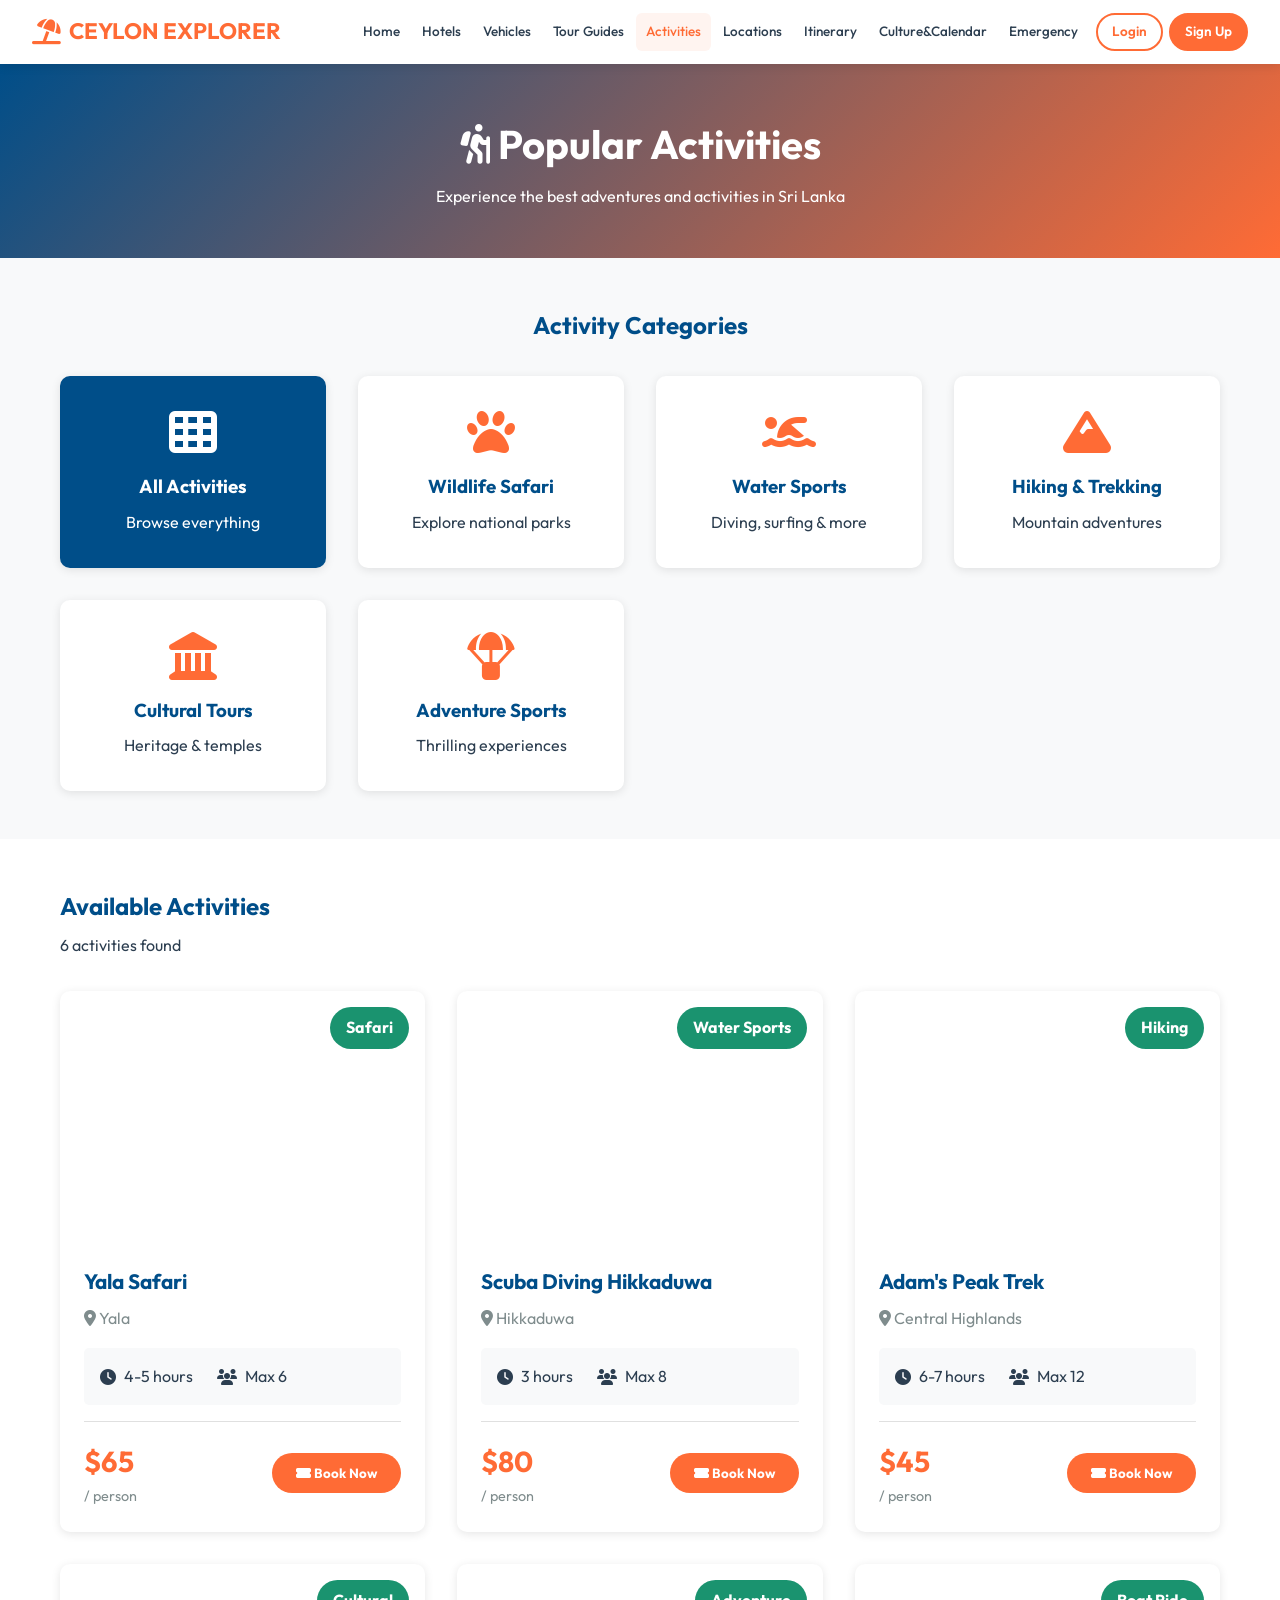
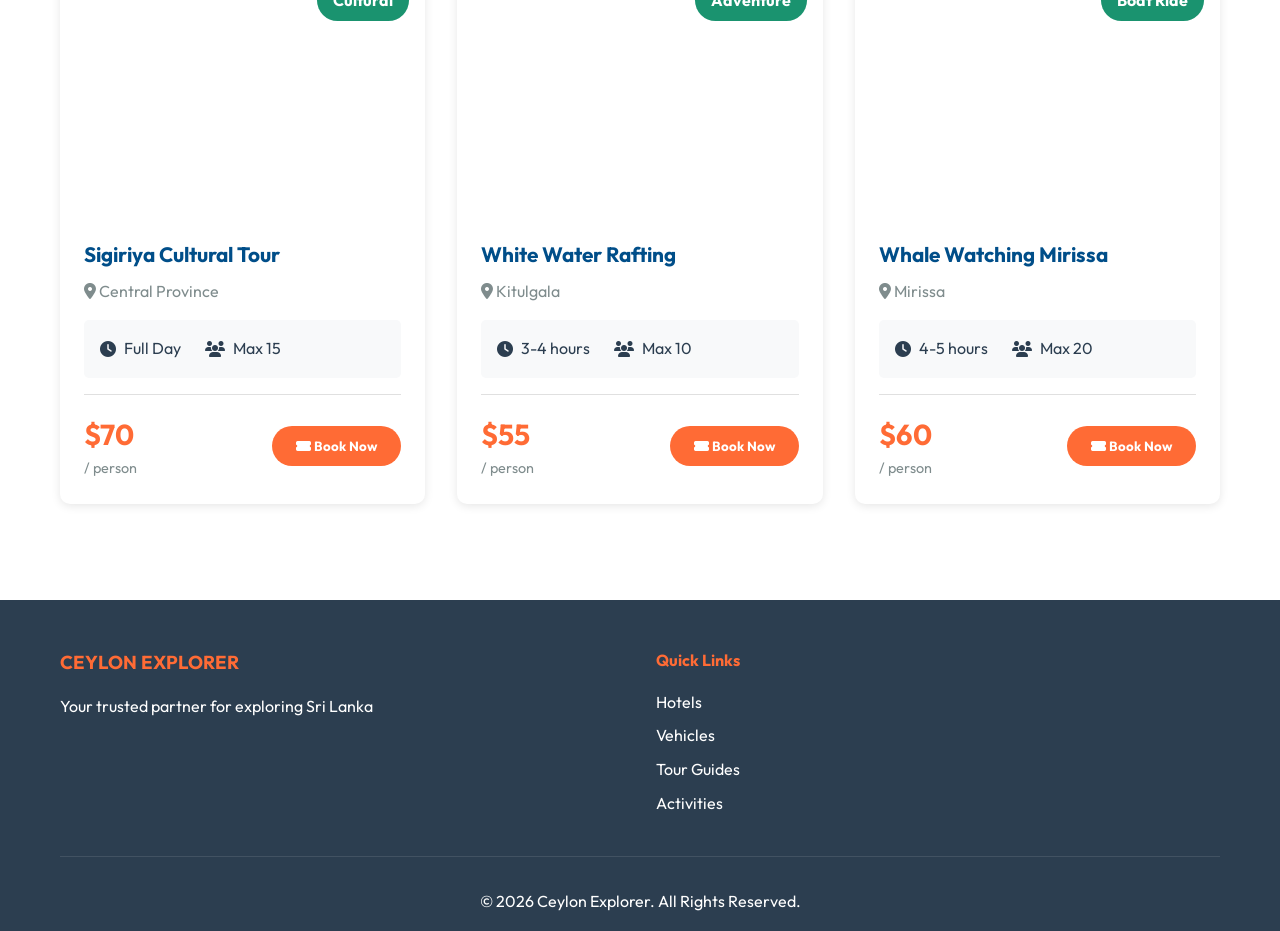
==== src/main/resources/static/activity-complete.html @ 950213f1 "Initial commit - Ceylon Explorer full project" ====
<!DOCTYPE html>
<html lang="en">
<head>
    <meta charset="UTF-8">
    <meta name="viewport" content="width=device-width, initial-scale=1.0">
    <title>Activities - CEYLON EXPLORER</title>
    <link rel="stylesheet" href="https://cdnjs.cloudflare.com/ajax/libs/font-awesome/6.4.0/css/all.min.css">

    <style>
        /* ===================== CSS STYLES ===================== */
        * {
            margin: 0;
            padding: 0;
            box-sizing: border-box;
        }

        :root {
            --primary-color: #FF6B35;
            --secondary-color: #004E89;
            --accent-color: #1A936F;
            --text-dark: #2C3E50;
            --text-light: #7F8C8D;
            --bg-light: #F8F9FA;
            --white: #FFFFFF;
            --success: #27AE60;
            --warning: #F39C12;
            --danger: #E74C3C;
            --shadow: 0 2px 10px rgba(0, 0, 0, 0.1);
            --shadow-lg: 0 5px 20px rgba(0, 0, 0, 0.15);
        }

        body {
            font-family: 'Segoe UI', Tahoma, Geneva, Verdana, sans-serif;
            line-height: 1.6;
            color: var(--text-dark);
        }

        .container {
            max-width: 1200px;
            margin: 0 auto;
            padding: 0 20px;
        }

        /* Navigation */
        .navbar {
            background: var(--white);
            box-shadow: var(--shadow);
            position: sticky;
            top: 0;
            z-index: 1000;
        }

        .nav-container {
            max-width: 1200px;
            margin: 0 auto;
            padding: 1rem 2rem;
            display: flex;
            justify-content: space-between;
            align-items: center;
        }

        .logo {
            display: flex;
            align-items: center;
            font-size: 1.5rem;
            font-weight: bold;
            color: var(--primary-color);
            text-decoration: none;
        }

        .logo i {
            margin-right: 10px;
        }

        .nav-menu {
            display: flex;
            list-style: none;
            gap: 2rem;
        }

        .nav-link {
            text-decoration: none;
            color: var(--text-dark);
            font-weight: 500;
            transition: color 0.3s;
        }

        .nav-link:hover, .nav-link.active {
            color: var(--primary-color);
        }

        /* Page Header */
        .page-header {
            background: linear-gradient(135deg, var(--secondary-color), var(--primary-color));
            color: var(--white);
            padding: 3rem 0;
            text-align: center;
        }

        .page-header h1 {
            font-size: 2.5rem;
            margin-bottom: 0.5rem;
        }

        /* Categories Section */
        .categories-section {
            background: var(--bg-light);
            padding: 3rem 0;
        }

        .categories-grid {
            display: grid;
            grid-template-columns: repeat(auto-fit, minmax(250px, 1fr));
            gap: 2rem;
        }

        .category-card {
            background: var(--white);
            padding: 2rem;
            border-radius: 10px;
            text-align: center;
            box-shadow: var(--shadow);
            transition: transform 0.3s, box-shadow 0.3s;
            cursor: pointer;
        }

        .category-card:hover {
            transform: translateY(-5px);
            box-shadow: var(--shadow-lg);
        }

        .category-card i {
            font-size: 3rem;
            color: var(--primary-color);
            margin-bottom: 1rem;
        }

        .category-card h3 {
            color: var(--secondary-color);
            margin-bottom: 0.5rem;
        }

        .category-card.active {
            background: var(--secondary-color);
            color: var(--white);
        }

        .category-card.active i,
        .category-card.active h3,
        .category-card.active p {
            color: var(--white);
        }

        /* Activities Section */
        .activities-section {
            padding: 3rem 0;
        }

        .results-header {
            margin-bottom: 2rem;
        }

        .results-header h2 {
            color: var(--secondary-color);
            margin-bottom: 0.5rem;
        }

        .activities-grid {
            display: grid;
            grid-template-columns: repeat(auto-fill, minmax(350px, 1fr));
            gap: 2rem;
        }

        .activity-card {
            background: var(--white);
            border-radius: 10px;
            overflow: hidden;
            box-shadow: var(--shadow);
            transition: transform 0.3s, box-shadow 0.3s;
            cursor: pointer;
        }

        .activity-card:hover {
            transform: translateY(-5px);
            box-shadow: var(--shadow-lg);
        }

        .activity-image {
            height: 250px;
            background-size: cover;
            background-position: center;
            position: relative;
        }

        .activity-badge {
            position: absolute;
            top: 1rem;
            right: 1rem;
            background: var(--accent-color);
            color: var(--white);
            padding: 0.5rem 1rem;
            border-radius: 25px;
            font-weight: bold;
        }

        .activity-content {
            padding: 1.5rem;
        }

        .activity-content h3 {
            font-size: 1.3rem;
            margin-bottom: 0.5rem;
            color: var(--secondary-color);
        }

        .activity-location {
            color: var(--text-light);
            margin-bottom: 1rem;
        }

        .activity-details {
            display: flex;
            gap: 1.5rem;
            margin: 1rem 0;
            padding: 1rem;
            background: var(--bg-light);
            border-radius: 5px;
        }

        .detail-item {
            display: flex;
            align-items: center;
            gap: 0.5rem;
        }

        .activity-footer {
            display: flex;
            justify-content: space-between;
            align-items: center;
            padding-top: 1rem;
            border-top: 1px solid #E0E0E0;
        }

        .activity-price {
            display: flex;
            flex-direction: column;
        }

        .price-value {
            font-size: 1.8rem;
            font-weight: bold;
            color: var(--primary-color);
        }

        .price-unit {
            font-size: 0.9rem;
            color: var(--text-light);
        }

        .btn-book-activity {
            padding: 0.75rem 1.5rem;
            background: var(--primary-color);
            color: var(--white);
            border: none;
            border-radius: 25px;
            font-weight: bold;
            cursor: pointer;
            transition: background 0.3s;
        }

        .btn-book-activity:hover {
            background: #E55A2A;
        }

        /* Modal */
        .modal {
            display: none;
            position: fixed;
            inset: 0;
            background: rgba(0, 0, 0, 0.7);
            z-index: 2000;
            overflow-y: auto;
            padding: 24px 16px 40px;
        }

        .modal.active {
            display: block;
        }

        .modal-content {
            background: var(--white);
            border-radius: 10px;
            max-width: 1200px;
            width: 100%;
            margin: 0 auto;
            position: relative;
            animation: slideDown 0.3s;
        }

        @keyframes slideDown {
            from {
                transform: translateY(-50px);
                opacity: 0;
            }
            to {
                transform: translateY(0);
                opacity: 1;
            }
        }

        .close {
            position: absolute;
            top: 1rem;
            right: 1.5rem;
            font-size: 2rem;
            cursor: pointer;
            color: var(--text-light);
            z-index: 10;
        }

        .close:hover {
            color: var(--text-dark);
        }

        .booking-container {
            display: grid;
            grid-template-columns: 1fr 1fr;
            gap: 2rem;
            padding: 3rem;
        }

        .booking-left {
            border-right: 1px solid #E0E0E0;
            padding-right: 2rem;
        }

        .booking-left h2 {
            color: var(--secondary-color);
            margin-bottom: 1rem;
        }

        .booking-left img {
            width: 100%;
            border-radius: 10px;
            margin-bottom: 1.5rem;
        }

        .activity-info p {
            margin-bottom: 0.75rem;
            color: var(--text-dark);
        }

        .price-tag {
            font-size: 1.5rem;
            font-weight: bold;
            color: var(--primary-color);
            margin: 1rem 0;
        }

        .included-list {
            background: var(--bg-light);
            padding: 1rem;
            border-radius: 5px;
            margin: 1rem 0;
        }

        .included-list h4 {
            margin-bottom: 0.5rem;
            color: var(--secondary-color);
        }

        .included-item {
            display: block;
            padding: 0.5rem 0;
            color: var(--text-dark);
        }

        .included-item i {
            color: var(--success);
            margin-right: 10px;
        }

        .booking-right h3 {
            color: var(--secondary-color);
            margin-bottom: 1.5rem;
        }

        .form-group {
            margin-bottom: 1.5rem;
        }

        .form-group label {
            display: block;
            margin-bottom: 0.5rem;
            font-weight: 500;
            color: var(--text-dark);
        }

        .form-group input,
        .form-group select,
        .form-group textarea {
            width: 100%;
            padding: 0.75rem;
            border: 2px solid #E0E0E0;
            border-radius: 5px;
            font-size: 1rem;
        }

        .form-group input:focus,
        .form-group select:focus,
        .form-group textarea:focus {
            outline: none;
            border-color: var(--primary-color);
        }

        .form-row {
            display: grid;
            grid-template-columns: 1fr 1fr;
            gap: 1rem;
        }

        .price-summary {
            background: var(--bg-light);
            padding: 1.5rem;
            border-radius: 10px;
            margin: 1.5rem 0;
        }

        .price-summary h4 {
            color: var(--secondary-color);
            margin-bottom: 1rem;
        }

        .price-row {
            display: flex;
            justify-content: space-between;
            margin-bottom: 0.75rem;
            color: var(--text-dark);
        }

        .price-row.total {
            border-top: 2px solid #D0D0D0;
            padding-top: 0.75rem;
            margin-top: 0.75rem;
            font-size: 1.1rem;
        }

        .payment-title {
            color: var(--secondary-color);
            margin: 1.5rem 0 1rem;
        }

        .payment-methods {
            margin-bottom: 1.5rem;
        }

        .payment-option {
            display: block;
            padding: 1rem;
            margin-bottom: 0.75rem;
            border: 2px solid #E0E0E0;
            border-radius: 5px;
            cursor: pointer;
            transition: all 0.3s;
        }

        .payment-option:hover {
            border-color: var(--primary-color);
        }

        .payment-option input[type="radio"] {
            margin-right: 10px;
        }

        .btn-book {
            width: 100%;
            padding: 1rem;
            background: var(--success);
            color: var(--white);
            border: none;
            border-radius: 5px;
            font-size: 1.1rem;
            font-weight: bold;
            cursor: pointer;
            transition: background 0.3s;
        }

        .btn-book:hover {
            background: #229954;
        }

        .btn-book:disabled {
            background: #95A5A6;
            cursor: not-allowed;
        }

        /* Footer */
        .footer {
            background: var(--text-dark);
            color: var(--white);
            padding: 3rem 0 1rem;
            margin-top: 3rem;
        }

        .footer-content {
            display: grid;
            grid-template-columns: repeat(auto-fit, minmax(250px, 1fr));
            gap: 2rem;
            margin-bottom: 2rem;
        }

        .footer-section h3,
        .footer-section h4 {
            margin-bottom: 1rem;
            color: var(--primary-color);
        }

        .footer-section ul {
            list-style: none;
        }

        .footer-section ul li {
            margin-bottom: 0.5rem;
        }

        .footer-section a {
            color: var(--white);
            text-decoration: none;
        }

        .footer-section a:hover {
            color: var(--primary-color);
        }

        .footer-bottom {
            text-align: center;
            padding-top: 2rem;
            border-top: 1px solid rgba(255, 255, 255, 0.1);
        }

        .no-results {
            text-align: center;
            padding: 3rem;
            color: var(--text-light);
            font-size: 1.2rem;
        }

        /* Responsive */
        @media (max-width: 768px) {
            .booking-container {
                grid-template-columns: 1fr;
            }

            .booking-left {
                border-right: none;
                border-bottom: 1px solid #E0E0E0;
                padding-right: 0;
                padding-bottom: 2rem;
            }

            .activities-grid {
                grid-template-columns: 1fr;
            }

            .nav-menu {
                flex-direction: column;
                gap: 1rem;
            }

            .categories-grid {
                grid-template-columns: 1fr;
            }
        }
    </style>
</head>
<body>
<!-- Navigation -->
<nav class="navbar">
    <div class="nav-container">
        <a href="index.html" class="logo">
            <i class="fas fa-umbrella-beach"></i>
            <span>CEYLON EXPLORER</span>
        </a>
        <ul class="nav-menu">
            <li><a href="index.html" class="nav-link">Home</a></li>
            <li><a href="hotel-complete.html" class="nav-link">Hotels</a></li>
            <li><a href="vehicle-complete.html" class="nav-link">Vehicles</a></li>
            <li><a href="tourguide-complete.html" class="nav-link">Tour Guides</a></li>
            <li><a href="activity-complete.html" class="nav-link">Activities</a></li>
            <li><a href="touristlocation-complete.html" class="nav-link">Locations</a></li>
            <li><a href="itinerary.html" class="nav-link">Itinerary</a></li>
            <li><a href="culture.html" class="nav-link">Culture&Calender</a></li>
            <li><a href="emergency-healthcare.html" class="nav-link">Emergency</a></li>
        </ul>
    </div>
</nav>

<!-- Page Header -->
<section class="page-header">
    <div class="container">
        <h1><i class="fas fa-hiking"></i> Popular Activities</h1>
        <p>Experience the best adventures and activities in Sri Lanka</p>
    </div>
</section>

<!-- Categories -->
<section class="categories-section">
    <div class="container">
        <h2 style="text-align: center; margin-bottom: 2rem; color: var(--secondary-color);">Activity Categories</h2>
        <div class="categories-grid">
            <div class="category-card active" data-category="all" onclick="filterByCategory('all', this)">
                <i class="fas fa-th"></i>
                <h3>All Activities</h3>
                <p>Browse everything</p>
            </div>
            <div class="category-card" data-category="SAFARI" onclick="filterByCategory('SAFARI', this)">
                <i class="fas fa-paw"></i>
                <h3>Wildlife Safari</h3>
                <p>Explore national parks</p>
            </div>
            <div class="category-card" data-category="WATER_SPORTS" onclick="filterByCategory('WATER_SPORTS', this)">
                <i class="fas fa-swimmer"></i>
                <h3>Water Sports</h3>
                <p>Diving, surfing & more</p>
            </div>
            <div class="category-card" data-category="HIKING" onclick="filterByCategory('HIKING', this)">
                <i class="fas fa-mountain"></i>
                <h3>Hiking & Trekking</h3>
                <p>Mountain adventures</p>
            </div>
            <div class="category-card" data-category="CULTURAL" onclick="filterByCategory('CULTURAL', this)">
                <i class="fas fa-landmark"></i>
                <h3>Cultural Tours</h3>
                <p>Heritage & temples</p>
            </div>
            <div class="category-card" data-category="ADVENTURE" onclick="filterByCategory('ADVENTURE', this)">
                <i class="fas fa-parachute-box"></i>
                <h3>Adventure Sports</h3>
                <p>Thrilling experiences</p>
            </div>
        </div>
    </div>
</section>

<!-- Activities Grid -->
<section class="activities-section">
    <div class="container">
        <div class="results-header">
            <h2>Available Activities</h2>
            <p id="resultsCount">Loading activities...</p>
        </div>
        <div class="activities-grid" id="activitiesGrid">
            <!-- Activities will be loaded dynamically -->
        </div>
    </div>
</section>

<!-- Booking Modal -->
<div id="bookingModal" class="modal">
    <div class="modal-content">
        <span class="close" onclick="closeModal()">&times;</span>
        <div class="booking-container">
            <!-- Activity Details -->
            <div class="booking-left">
                <h2 id="modalActivityName">Activity Name</h2>
                <img id="modalActivityImage" src="" alt="Activity">
                <div class="activity-info">
                    <p><i class="fas fa-map-marker-alt"></i> Location: <span id="modalLocation"></span></p>
                    <p><i class="fas fa-clock"></i> Duration: <span id="modalDuration"></span></p>
                    <p><i class="fas fa-users"></i> Max Participants: <span id="modalMaxParticipants"></span></p>
                    <p class="price-tag">$<span id="modalPrice"></span> / person</p>
                </div>
                <div class="included-list" id="modalIncluded">
                    <!-- Included items will be loaded -->
                </div>
                <div style="margin-top: 1.5rem; line-height: 1.6; color: var(--text-dark);" id="modalDescription"></div>
            </div>

            <!-- Booking Form -->
            <div class="booking-right">
                <h3>Book Activity</h3>
                <form id="activityBookingForm" onsubmit="handleBooking(event)">
                    <input type="hidden" id="selectedActivityId">

                    <div class="form-group">
                        <label>Activity Date</label>
                        <input type="date" id="bookingDate" required>
                    </div>

                    <div class="form-group">
                        <label>Number of Participants</label>
                        <input type="number" id="numberOfParticipants" min="1" value="2" required onchange="calculatePrice()">
                    </div>

                    <div class="form-group">
                        <label>Pickup Location</label>
                        <input type="text" id="pickupLocation" placeholder="Hotel name or address" required>
                    </div>

                    <div class="form-group">
                        <label>Special Requirements (Optional)</label>
                        <textarea id="specialRequirements" rows="3" placeholder="Dietary restrictions, medical conditions, special requests..."></textarea>
                    </div>

                    <div class="price-summary">
                        <h4>Booking Summary</h4>
                        <div class="price-row">
                            <span>Price per person:</span>
                            <span>$<span id="summaryPricePerPerson">0</span></span>
                        </div>
                        <div class="price-row">
                            <span>Number of participants:</span>
                            <span id="summaryParticipants">0</span>
                        </div>
                        <div class="price-row">
                            <span>Service charge (10%):</span>
                            <span>$<span id="summaryServiceCharge">0</span></span>
                        </div>
                        <div class="price-row total">
                            <span><strong>Total Amount:</strong></span>
                            <span><strong>$<span id="summaryTotal">0</span></strong></span>
                        </div>
                    </div>

                    <h4 class="payment-title"><i class="fas fa-credit-card"></i> Payment Method</h4>

                    <div class="payment-methods">
                        <label class="payment-option">
                            <input type="radio" name="paymentMethod" value="card" checked onchange="togglePaymentSection()">
                            <span><i class="fas fa-credit-card"></i> Credit/Debit Card</span>
                        </label>
                        <label class="payment-option">
                            <input type="radio" name="paymentMethod" value="paypal" onchange="togglePaymentSection()">
                            <span><i class="fab fa-paypal"></i> PayPal</span>
                        </label>
                    </div>

                    <div id="cardPaymentSection">
                        <div class="form-group">
                            <label>Card Number</label>
                            <input type="text" id="cardNumber" placeholder="1234 5678 9012 3456" maxlength="19" oninput="formatCardNumber(this)">
                        </div>
                        <div class="form-row">
                            <div class="form-group">
                                <label>Expiry Date</label>
                                <input type="text" id="cardExpiry" placeholder="MM/YY" maxlength="5" oninput="formatExpiry(this)">
                            </div>
                            <div class="form-group">
                                <label>CVV</label>
                                <input type="text" id="cardCVV" placeholder="123" maxlength="3">
                            </div>
                        </div>
                        <div class="form-group">
                            <label>Cardholder Name</label>
                            <input type="text" id="cardName" placeholder="Name on card">
                        </div>
                    </div>

                    <button type="submit" class="btn-book">
                        <i class="fas fa-lock"></i> Confirm & Pay $<span id="finalTotal">0</span>
                    </button>
                </form>
            </div>
        </div>
    </div>
</div>

<!-- Footer -->
<footer class="footer">
    <div class="container">
        <div class="footer-content">
            <div class="footer-section">
                <h3>CEYLON EXPLORER</h3>
                <p>Your trusted partner for exploring Sri Lanka</p>
            </div>
            <div class="footer-section">
                <h4>Quick Links</h4>
                <ul>
                    <li><a href="hotel-complete.html">Hotels</a></li>
                    <li><a href="vehicle-complete.html">Vehicles</a></li>
                    <li><a href="tourguide-complete.html">Tour Guides</a></li>
                    <li><a href="activity-complete.html">Activities</a></li>
                </ul>
            </div>
        </div>
        <div class="footer-bottom">
            <p>&copy; 2026 Ceylon Explorer. All Rights Reserved.</p>
        </div>
    </div>
</footer>

<script>
    /* ===================== JAVASCRIPT CODE ===================== */

    const API_BASE_URL = 'http://localhost:8080/api';
    let currentCategory = 'all';

    document.addEventListener('DOMContentLoaded', function() {
        loadActivities();
        setupDateLimits();
    });

    function setupDateLimits() {
        const today = new Date().toISOString().split('T')[0];
        document.getElementById('bookingDate').setAttribute('min', today);
    }

    function formatCardNumber(input) {
        let value = input.value.replace(/\s/g, '');
        let formattedValue = value.match(/.{1,4}/g)?.join(' ') || value;
        input.value = formattedValue;
    }

    function formatExpiry(input) {
        let value = input.value.replace(/\D/g, '');
        if (value.length >= 2) {
            value = value.slice(0, 2) + '/' + value.slice(2, 4);
        }
        input.value = value;
    }

    function togglePaymentSection() {
        const paymentMethod = document.querySelector('input[name="paymentMethod"]:checked').value;
        const cardSection = document.getElementById('cardPaymentSection');
        cardSection.style.display = paymentMethod === 'card' ? 'block' : 'none';
    }

    function filterByCategory(category, element) {
        currentCategory = category;

        // Update active category
        document.querySelectorAll('.category-card').forEach(card => card.classList.remove('active'));
        element.classList.add('active');

        loadActivities(category);
    }

    function loadActivities(category = 'all') {
        let url = `${API_BASE_URL}/activities`;

        if (category !== 'all') {
            url += `?type=${category}`;
        }

        fetch(url)
            .then(response => response.json())
            .then(activities => {
                displayActivities(activities);
            })
            .catch(error => {
                console.error('Error loading activities:', error);
                displaySampleActivities(category);
            });
    }

    function displayActivities(activities) {
        const grid = document.getElementById('activitiesGrid');
        const resultsCount = document.getElementById('resultsCount');

        resultsCount.textContent = `${activities.length} activities found`;
        grid.innerHTML = '';

        if (activities.length === 0) {
            grid.innerHTML = '<p class="no-results">No activities found.</p>';
            return;
        }

        activities.forEach(activity => {
            const card = createActivityCard(activity);
            grid.appendChild(card);
        });
    }

    function createActivityCard(activity) {
        const card = document.createElement('div');
        card.className = 'activity-card';
        card.onclick = function() { openBookingModal(activity); };

        card.innerHTML = `
                <div class="activity-image" style="background-image: url('${activity.imageUrl || 'https://images.unsplash.com/photo-1501594907352-04cda38ebc29?w=400'}')">
                    <span class="activity-badge">${formatCategory(activity.type)}</span>
                </div>
                <div class="activity-content">
                    <h3>${activity.name}</h3>
                    <p class="activity-location"><i class="fas fa-map-marker-alt"></i> ${activity.location}</p>
                    <div class="activity-details">
                        <div class="detail-item">
                            <i class="fas fa-clock"></i>
                            <span>${activity.duration}</span>
                        </div>
                        <div class="detail-item">
                            <i class="fas fa-users"></i>
                            <span>Max ${activity.maxParticipants}</span>
                        </div>
                    </div>
                    <div class="activity-footer">
                        <div class="activity-price">
                            <span class="price-value">$${activity.pricePerPerson}</span>
                            <span class="price-unit">/ person</span>
                        </div>
                        <button class="btn-book-activity" onclick="event.stopPropagation(); openBookingModal(${JSON.stringify(activity).replace(/"/g, '&quot;')})">
                            <i class="fas fa-ticket-alt"></i> Book Now
                        </button>
                    </div>
                </div>
            `;
        return card;
    }

    function formatCategory(type) {
        return type.replace(/_/g, ' ');
    }

    function openBookingModal(activity) {
        const modal = document.getElementById('bookingModal');

        document.getElementById('selectedActivityId').value = activity.id;
        document.getElementById('modalActivityName').textContent = activity.name;
        document.getElementById('modalActivityImage').src = activity.imageUrl || 'https://images.unsplash.com/photo-1501594907352-04cda38ebc29?w=600';
        document.getElementById('modalLocation').textContent = activity.location;
        document.getElementById('modalDuration').textContent = activity.duration;
        document.getElementById('modalMaxParticipants').textContent = activity.maxParticipants;
        document.getElementById('modalPrice').textContent = activity.pricePerPerson;
        document.getElementById('modalDescription').textContent = activity.description || 'Join us for an unforgettable experience exploring the beauty and adventure of Sri Lanka.';

        // Set included items
        const includedDiv = document.getElementById('modalIncluded');
        if (activity.included) {
            includedDiv.innerHTML = '<h4>What\'s Included</h4>' +
                activity.included.split(',').map(item => `<span class="included-item"><i class="fas fa-check-circle"></i> ${item.trim()}</span>`).join('');
        } else {
            includedDiv.innerHTML = '<h4>What\'s Included</h4><span class="included-item"><i class="fas fa-check-circle"></i> Professional Guide</span><span class="included-item"><i class="fas fa-check-circle"></i> Equipment</span><span class="included-item"><i class="fas fa-check-circle"></i> Transportation</span>';
        }

        document.getElementById('summaryPricePerPerson').textContent = activity.pricePerPerson;

        calculatePrice();
        modal.scrollTop = 0;
        modal.classList.add('active');
    }

    function closeModal() {
        document.getElementById('bookingModal').classList.remove('active');
    }

    function calculatePrice() {
        const pricePerPerson = parseFloat(document.getElementById('modalPrice').textContent);
        const participants = parseInt(document.getElementById('numberOfParticipants').value);

        const subtotal = pricePerPerson * participants;
        const serviceCharge = subtotal * 0.10;
        const total = subtotal + serviceCharge;

        document.getElementById('summaryParticipants').textContent = participants;
        document.getElementById('summaryServiceCharge').textContent = serviceCharge.toFixed(2);
        document.getElementById('summaryTotal').textContent = total.toFixed(2);
        document.getElementById('finalTotal').textContent = total.toFixed(2);
    }

    function handleBooking(event) {
        event.preventDefault();

        const paymentMethod = document.querySelector('input[name="paymentMethod"]:checked').value;

        if (paymentMethod === 'card') {
            const cardNumber = document.getElementById('cardNumber').value.replace(/\s/g, '');
            const cardExpiry = document.getElementById('cardExpiry').value;
            const cardCVV = document.getElementById('cardCVV').value;
            const cardName = document.getElementById('cardName').value;

            if (!cardNumber || cardNumber.length < 13) {
                alert('Please enter a valid card number');
                return;
            }
            if (!cardExpiry || cardExpiry.length !== 5) {
                alert('Please enter a valid expiry date (MM/YY)');
                return;
            }
            if (!cardCVV || cardCVV.length < 3) {
                alert('Please enter a valid CVV');
                return;
            }
            if (!cardName) {
                alert('Please enter cardholder name');
                return;
            }
        }

        const currentUser = JSON.parse(localStorage.getItem('ceylon_current_user') || '{}');
        const bookingData = {
            activityId: parseInt(document.getElementById('selectedActivityId').value) || null,
            touristName: currentUser.name || 'Guest',
            date: document.getElementById('bookingDate').value,
            numberOfParticipants: parseInt(document.getElementById('numberOfParticipants').value) || 1,
            pickupLocation: document.getElementById('pickupLocation').value,
            specialRequirements: document.getElementById('specialRequirements').value,
            totalPrice: parseFloat(document.getElementById('summaryTotal').textContent) || 0,
            paymentMethod: paymentMethod,
            bookingType: 'ACTIVITY'
        };

        const submitBtn = event.target.querySelector('button[type="submit"]');
        const originalText = submitBtn.innerHTML;
        submitBtn.innerHTML = '<i class="fas fa-spinner fa-spin"></i> Processing...';
        submitBtn.disabled = true;

        fetch(`${API_BASE_URL}/bookings`, {
            method: 'POST',
            headers: { 'Content-Type': 'application/json' },
            body: JSON.stringify(bookingData)
        })
        .then(async res => {
            const data = await res.json();
            if (!res.ok) throw new Error(data.error || 'Booking failed');
            return data;
        })
        .then(data => {
            submitBtn.innerHTML = originalText;
            submitBtn.disabled = false;
            closeModal();
            showToast('🎉 Activity booked! Booking ID: ' + data.id, 'success');
            setTimeout(() => { window.location.href = 'user-dashboard.html'; }, 1800);
        })
        .catch(err => {
            console.error('Booking Error:', err);
            submitBtn.innerHTML = originalText;
            submitBtn.disabled = false;
            if (err.message && err.message.includes('fetch')) {
                showToast('Booking submitted! (Demo mode)', 'info');
                setTimeout(() => { closeModal(); window.location.href = 'user-dashboard.html'; }, 1800);
            } else {
                showToast(err.message || 'Booking failed. Please try again.', 'error');
            }
        });
    }

    function displaySampleActivities(category = 'all') {
        const sampleActivities = [
            {
                id: 1,
                name: 'Yala National Park Safari',
                type: 'SAFARI',
                location: 'Yala, Southern Province',
                duration: '4-5 hours',
                maxParticipants: 6,
                pricePerPerson: 65,
                imageUrl: 'https://images.unsplash.com/photo-1516426122078-c23e76319801?w=400',
                included: 'Safari Jeep,Professional Guide,Park Entry Fees,Breakfast',
                description: 'Experience wildlife in one of Asia\'s premier national parks. Spot leopards, elephants, sloth bears, and more.'
            },
            {
                id: 2,
                name: 'Scuba Diving in Hikkaduwa',
                type: 'WATER_SPORTS',
                location: 'Hikkaduwa, Southern Coast',
                duration: '3 hours',
                maxParticipants: 8,
                pricePerPerson: 80,
                imageUrl: 'https://images.unsplash.com/photo-1544551763-46a013bb70d5?w=400',
                included: 'Equipment,Instructor,Boat Trip,Refreshments',
                description: 'Explore vibrant coral reefs and marine life in crystal clear waters.'
            },
            {
                id: 3,
                name: 'Adam\'s Peak Sunrise Trek',
                type: 'HIKING',
                location: 'Central Highlands',
                duration: '6-7 hours',
                maxParticipants: 12,
                pricePerPerson: 45,
                imageUrl: 'https://images.unsplash.com/photo-1551632811-561732d1e306?w=400',
                included: 'Guide,Flashlight,Light Breakfast,Certificate',
                description: 'Climb Sri Lanka\'s sacred mountain and witness a breathtaking sunrise from the summit.'
            },
            {
                id: 4,
                name: 'Sigiriya & Dambulla Cultural Tour',
                type: 'CULTURAL',
                location: 'Central Province',
                duration: 'Full Day',
                maxParticipants: 15,
                pricePerPerson: 70,
                imageUrl: 'https://images.unsplash.com/photo-1566073771259-6a8506099945?w=400',
                included: 'Transport,Guide,Entrance Fees,Lunch',
                description: 'Visit UNESCO World Heritage sites including the ancient rock fortress and cave temples.'
            },
            {
                id: 5,
                name: 'White Water Rafting - Kelani River',
                type: 'ADVENTURE',
                location: 'Kitulgala',
                duration: '3-4 hours',
                maxParticipants: 10,
                pricePerPerson: 55,
                imageUrl: 'https://images.unsplash.com/photo-1501594907352-04cda38ebc29?w=400',
                included: 'Safety Gear,Professional Guide,Transport,Lunch',
                description: 'Navigate exciting rapids through lush rainforest scenery on this thrilling adventure.'
            },
            {
                id: 6,
                name: 'Whale Watching in Mirissa',
                type: 'WATER_SPORTS',
                location: 'Mirissa, South Coast',
                duration: '4-5 hours',
                maxParticipants: 20,
                pricePerPerson: 60,
                imageUrl: 'https://images.unsplash.com/photo-1559827260-dc66d52bef19?w=400',
                included: 'Boat Trip,Guide,Breakfast,Life Jackets',
                description: 'Spot blue whales, dolphins, and other marine life in their natural habitat.'
            }
        ];

        let filteredActivities = sampleActivities;
        if (category !== 'all') {
            filteredActivities = sampleActivities.filter(a => a.type === category);
        }

        displayActivities(filteredActivities);
    }

    window.onclick = function(event) {
        const modal = document.getElementById('bookingModal');
        if (event.target === modal) { closeModal(); }
    }

    function showToast(message, type = 'info') {
        const existing = document.querySelector('.act-toast');
        if (existing) existing.remove();
        const colors = { success:'#27AE60', error:'#E74C3C', info:'#004E89' };
        const icons  = { success:'fa-check-circle', error:'fa-times-circle', info:'fa-info-circle' };
        const toast = document.createElement('div');
        toast.className = 'act-toast';
        toast.style.cssText = `position:fixed;bottom:24px;right:24px;z-index:99999;background:${colors[type]||colors.info};color:#fff;padding:14px 20px;border-radius:12px;box-shadow:0 8px 24px rgba(0,0,0,.2);display:flex;align-items:center;gap:10px;font-size:14px;font-weight:500;max-width:380px;min-width:260px;animation:slideInA .3s ease;`;
        toast.innerHTML = `<i class="fas ${icons[type]||icons.info}" style="font-size:18px;flex-shrink:0"></i><span>${message}</span>`;
        if (!document.querySelector('#toastKfA')) { const s=document.createElement('style');s.id='toastKfA';s.textContent='@keyframes slideInA{from{transform:translateX(120%);opacity:0}to{transform:translateX(0);opacity:1}}';document.head.appendChild(s); }
        document.body.appendChild(toast);
        setTimeout(() => { toast.style.animation='slideInA .3s ease reverse'; setTimeout(()=>toast.remove(),300); }, type==='error'?4000:3000);
    }
</script>

<script src="navbar-fix.js"></script>
<script src="ceylon-data.js"></script>
<script src="ceylon-loader.js"></script>
</body>
</html>
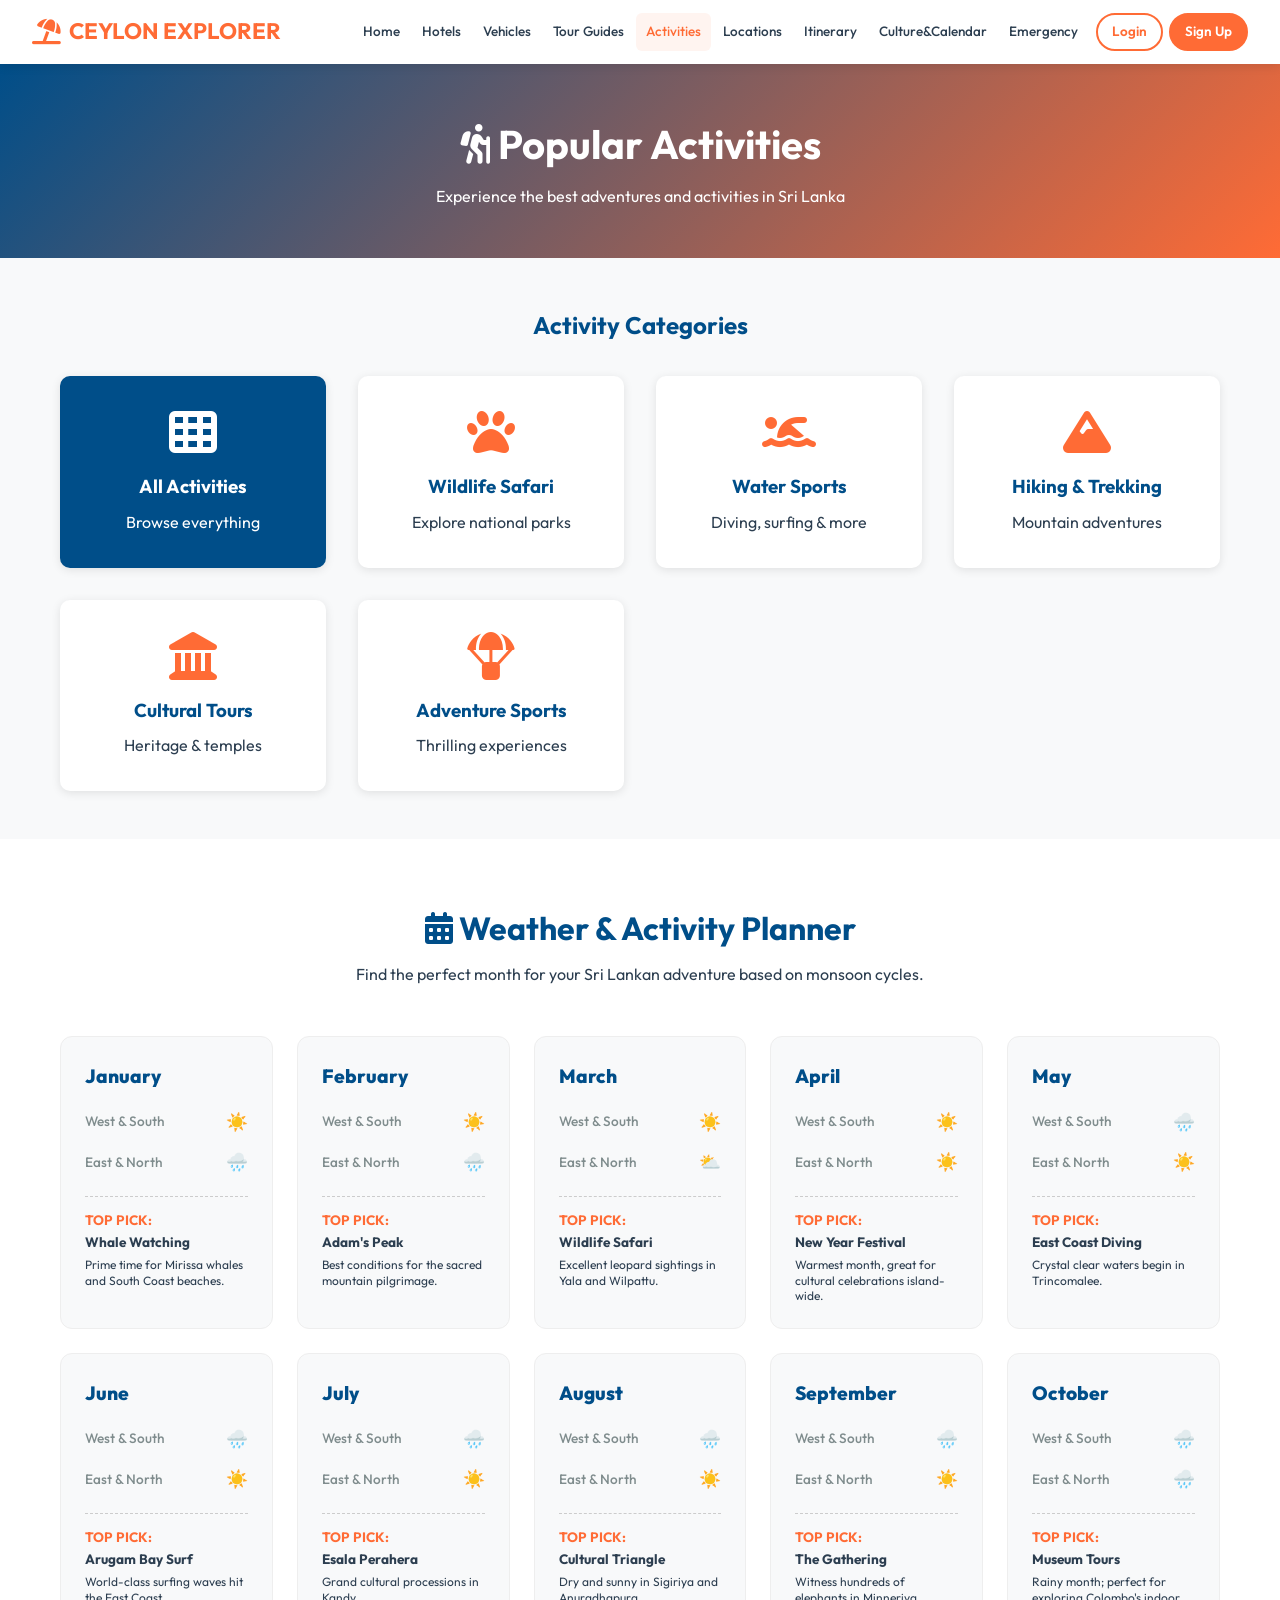
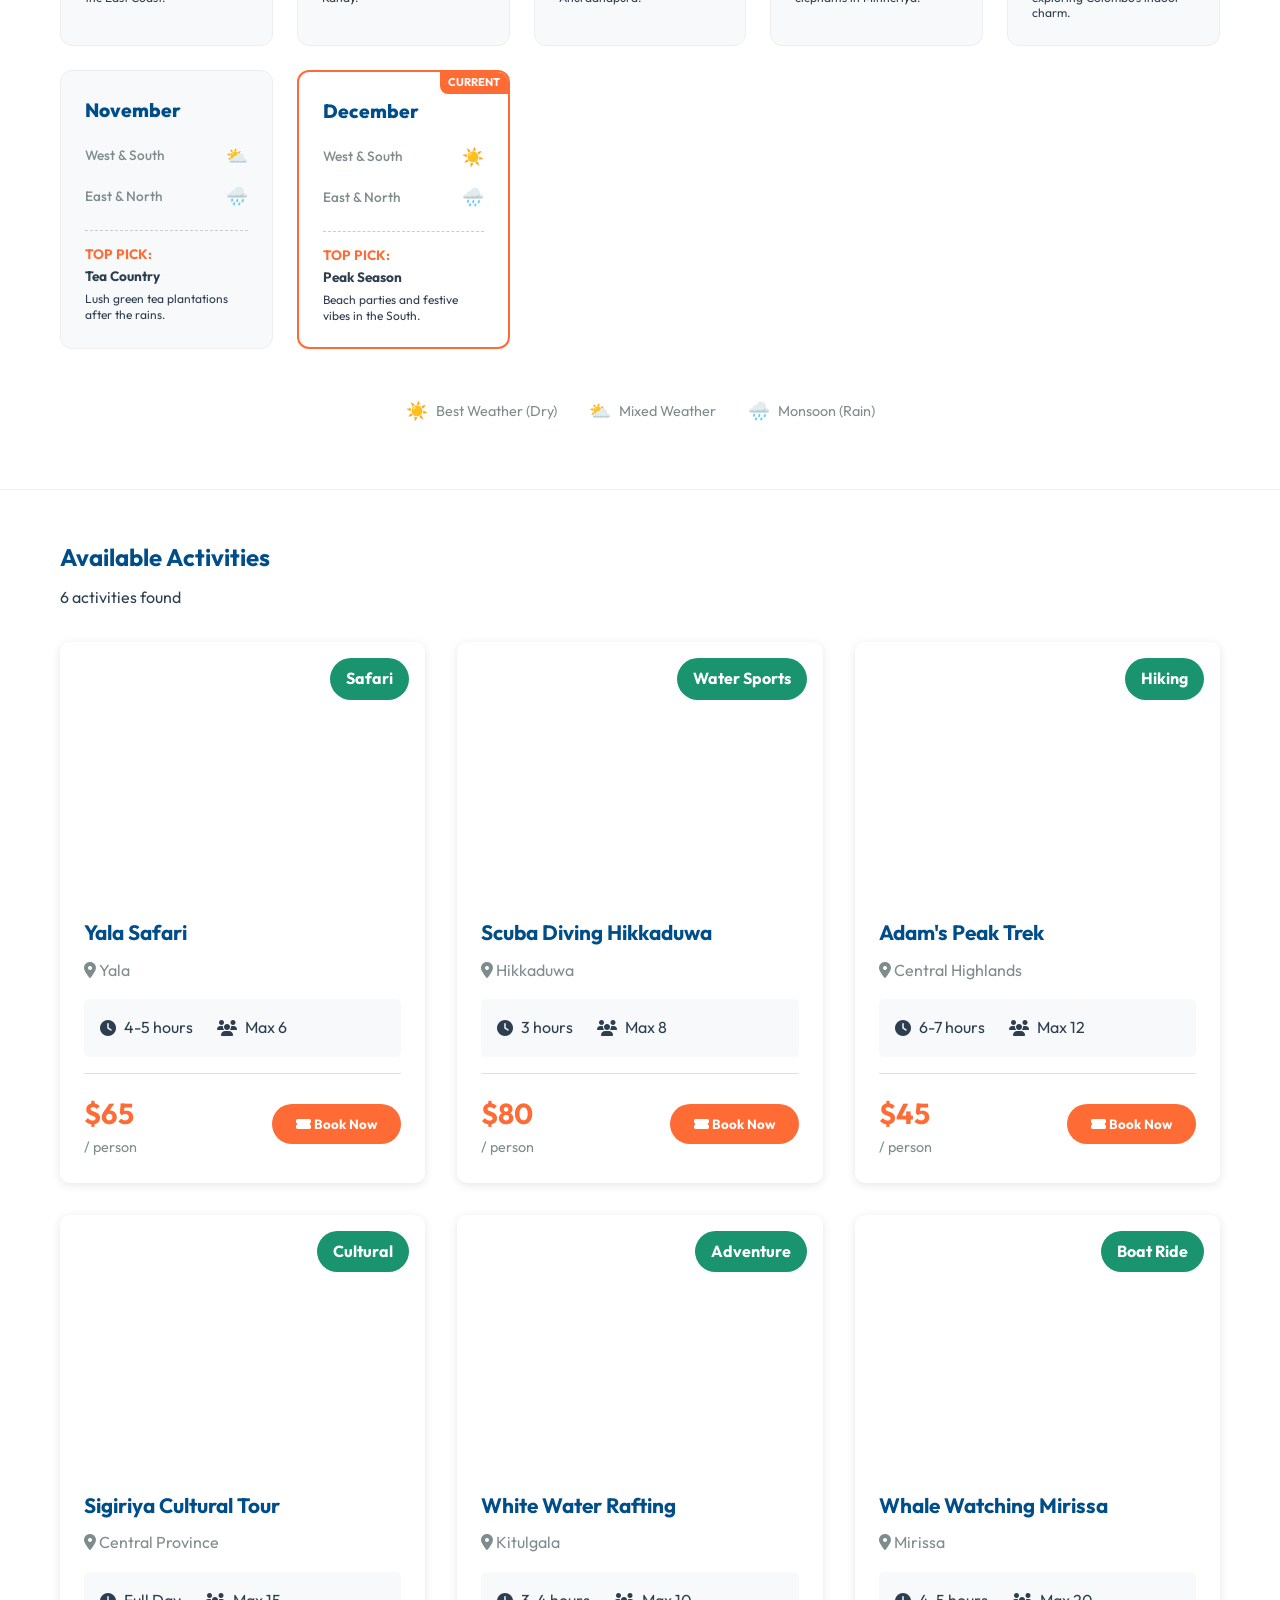
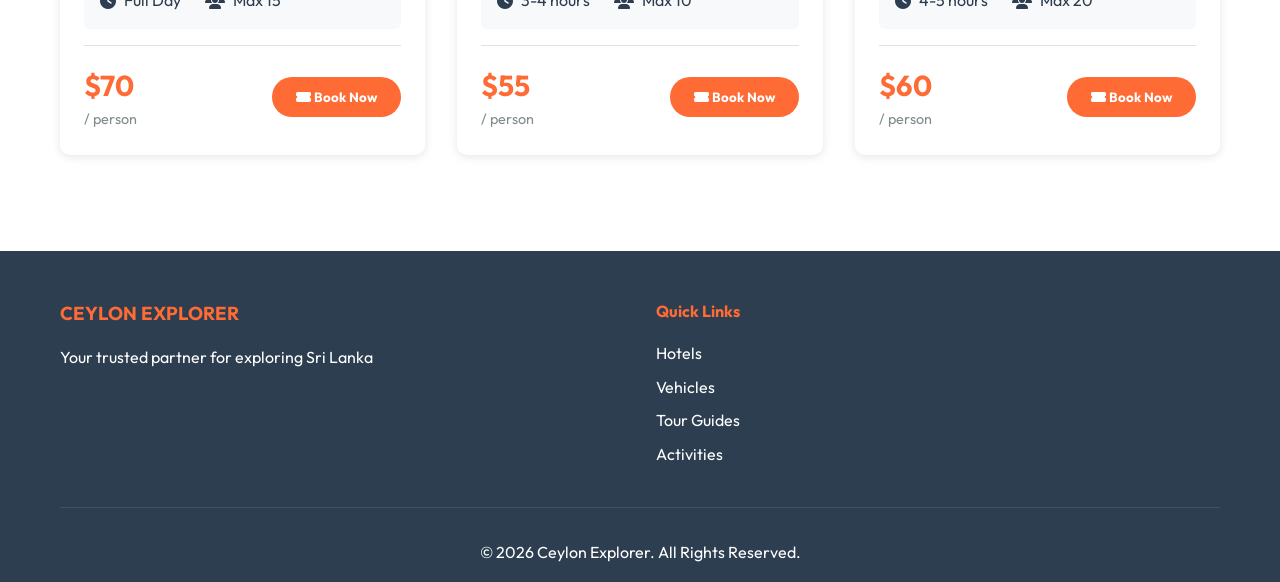
==== commit 7d562ab3: "update Weather & Activity Planner2" ====
--- a/src/main/resources/static/activity-complete.html
+++ b/src/main/resources/static/activity-complete.html
@@ -543,6 +543,127 @@
             padding: 3rem;
             color: var(--text-light);
             font-size: 1.2rem;
+        }
+
+        /* Weather Calendar */
+        .weather-calendar-section {
+            background: #fff;
+            padding: 4rem 0;
+            border-bottom: 1px solid #eee;
+        }
+
+        .calendar-header {
+            text-align: center;
+            margin-bottom: 3rem;
+        }
+
+        .calendar-header h2 {
+            color: var(--secondary-color);
+            font-size: 2rem;
+            margin-bottom: 0.5rem;
+        }
+
+        .calendar-grid {
+            display: grid;
+            grid-template-columns: repeat(auto-fit, minmax(180px, 1fr));
+            gap: 1.5rem;
+        }
+
+        .month-card {
+            background: var(--bg-light);
+            border-radius: 12px;
+            padding: 1.5rem;
+            border: 1px solid #eee;
+            transition: all 0.3s ease;
+            position: relative;
+            overflow: hidden;
+        }
+
+        .month-card:hover {
+            transform: translateY(-5px);
+            border-color: var(--primary-color);
+            box-shadow: var(--shadow);
+        }
+
+        .month-card.is-current {
+            border: 2px solid var(--primary-color);
+            background: #fff;
+        }
+
+        .current-label {
+            position: absolute;
+            top: 0;
+            right: 0;
+            background: var(--primary-color);
+            color: white;
+            font-size: 0.7rem;
+            padding: 2px 8px;
+            border-bottom-left-radius: 8px;
+            font-weight: bold;
+        }
+
+        .month-name {
+            font-weight: 800;
+            font-size: 1.2rem;
+            color: var(--secondary-color);
+            margin-bottom: 1rem;
+            display: block;
+        }
+
+        .coast-weather {
+            display: flex;
+            flex-direction: column;
+            gap: 0.8rem;
+            margin-bottom: 1.2rem;
+        }
+
+        .coast-item {
+            display: flex;
+            justify-content: space-between;
+            align-items: center;
+            font-size: 0.85rem;
+        }
+
+        .coast-label {
+            color: var(--text-light);
+            font-weight: 500;
+        }
+
+        .weather-status {
+            font-size: 1.1rem;
+        }
+
+        .best-activity {
+            border-top: 1px dashed #ccc;
+            padding-top: 0.8rem;
+            font-size: 0.85rem;
+        }
+
+        .best-activity span {
+            display: block;
+            color: var(--primary-color);
+            font-weight: 700;
+            margin-bottom: 3px;
+        }
+
+        .best-activity p {
+            color: var(--text-dark);
+            line-height: 1.3;
+        }
+
+        .weather-legend {
+            display: flex;
+            justify-content: center;
+            gap: 2rem;
+            margin-top: 3rem;
+            font-size: 0.9rem;
+            color: var(--text-light);
+        }
+
+        .legend-item {
+            display: flex;
+            align-items: center;
+            gap: 8px;
         }
 
         /* Responsive */
@@ -642,6 +763,26 @@
     </div>
 </section>
 
+<!-- Weather Calendar Section -->
+<section class="weather-calendar-section">
+    <div class="container">
+        <div class="calendar-header">
+            <h2><i class="fas fa-calendar-alt"></i> Weather & Activity Planner</h2>
+            <p>Find the perfect month for your Sri Lankan adventure based on monsoon cycles.</p>
+        </div>
+        
+        <div class="calendar-grid" id="weatherCalendarGrid">
+            <!-- Calendar months will be generated here -->
+        </div>
+
+        <div class="weather-legend">
+            <div class="legend-item"><span class="weather-status">☀️</span> Best Weather (Dry)</div>
+            <div class="legend-item"><span class="weather-status">⛅</span> Mixed Weather</div>
+            <div class="legend-item"><span class="weather-status">🌧️</span> Monsoon (Rain)</div>
+        </div>
+    </div>
+</section>
+
 <!-- Activities Grid -->
 <section class="activities-section">
     <div class="container">
@@ -795,10 +936,56 @@
     const API_BASE_URL = 'http://localhost:8080/api';
     let currentCategory = 'all';
 
+    const WEATHER_DATA = [
+        { month: "January", west: "☀️", east: "🌧️", activity: "Whale Watching", desc: "Prime time for Mirissa whales and South Coast beaches." },
+        { month: "February", west: "☀️", east: "🌧️", activity: "Adam's Peak", desc: "Best conditions for the sacred mountain pilgrimage." },
+        { month: "March", west: "☀️", east: "⛅", activity: "Wildlife Safari", desc: "Excellent leopard sightings in Yala and Wilpattu." },
+        { month: "April", west: "☀️", east: "☀️", activity: "New Year Festival", desc: "Warmest month, great for cultural celebrations island-wide." },
+        { month: "May", west: "🌧️", east: "☀️", activity: "East Coast Diving", desc: "Crystal clear waters begin in Trincomalee." },
+        { month: "June", west: "🌧️", east: "☀️", activity: "Arugam Bay Surf", desc: "World-class surfing waves hit the East Coast." },
+        { month: "July", west: "🌧️", east: "☀️", activity: "Esala Perahera", desc: "Grand cultural processions in Kandy." },
+        { month: "August", west: "🌧️", east: "☀️", activity: "Cultural Triangle", desc: "Dry and sunny in Sigiriya and Anuradhapura." },
+        { month: "September", west: "🌧️", east: "☀️", activity: "The Gathering", desc: "Witness hundreds of elephants in Minneriya." },
+        { month: "October", west: "🌧️", icon: "🌧️", east: "🌧️", activity: "Museum Tours", desc: "Rainy month; perfect for exploring Colombo's indoor charm." },
+        { month: "November", west: "⛅", east: "🌧️", activity: "Tea Country", desc: "Lush green tea plantations after the rains." },
+        { month: "December", west: "☀️", east: "🌧️", activity: "Peak Season", desc: "Beach parties and festive vibes in the South." }
+    ];
+
     document.addEventListener('DOMContentLoaded', function() {
+        renderWeatherCalendar();
         loadActivities();
         setupDateLimits();
     });
+
+    function renderWeatherCalendar() {
+        const grid = document.getElementById('weatherCalendarGrid');
+        const currentMonthIdx = new Date().getMonth();
+
+        grid.innerHTML = WEATHER_DATA.map((data, index) => {
+            const isCurrent = index === currentMonthIdx;
+            return `
+                <div class="month-card ${isCurrent ? 'is-current' : ''}">
+                    ${isCurrent ? '<span class="current-label">CURRENT</span>' : ''}
+                    <span class="month-name">${data.month}</span>
+                    <div class="coast-weather">
+                        <div class="coast-item">
+                            <span class="coast-label">West & South</span>
+                            <span class="weather-status">${data.west}</span>
+                        </div>
+                        <div class="coast-item">
+                            <span class="coast-label">East & North</span>
+                            <span class="weather-status">${data.east}</span>
+                        </div>
+                    </div>
+                    <div class="best-activity">
+                        <span>TOP PICK:</span>
+                        <p><strong>${data.activity}</strong></p>
+                        <p style="font-size: 0.75rem; margin-top: 5px;">${data.desc}</p>
+                    </div>
+                </div>
+            `;
+        }).join('');
+    }
 
     function setupDateLimits() {
         const today = new Date().toISOString().split('T')[0];
@@ -1142,4 +1329,4 @@
 <script src="ceylon-data.js"></script>
 <script src="ceylon-loader.js"></script>
 </body>
-</html>+</html>
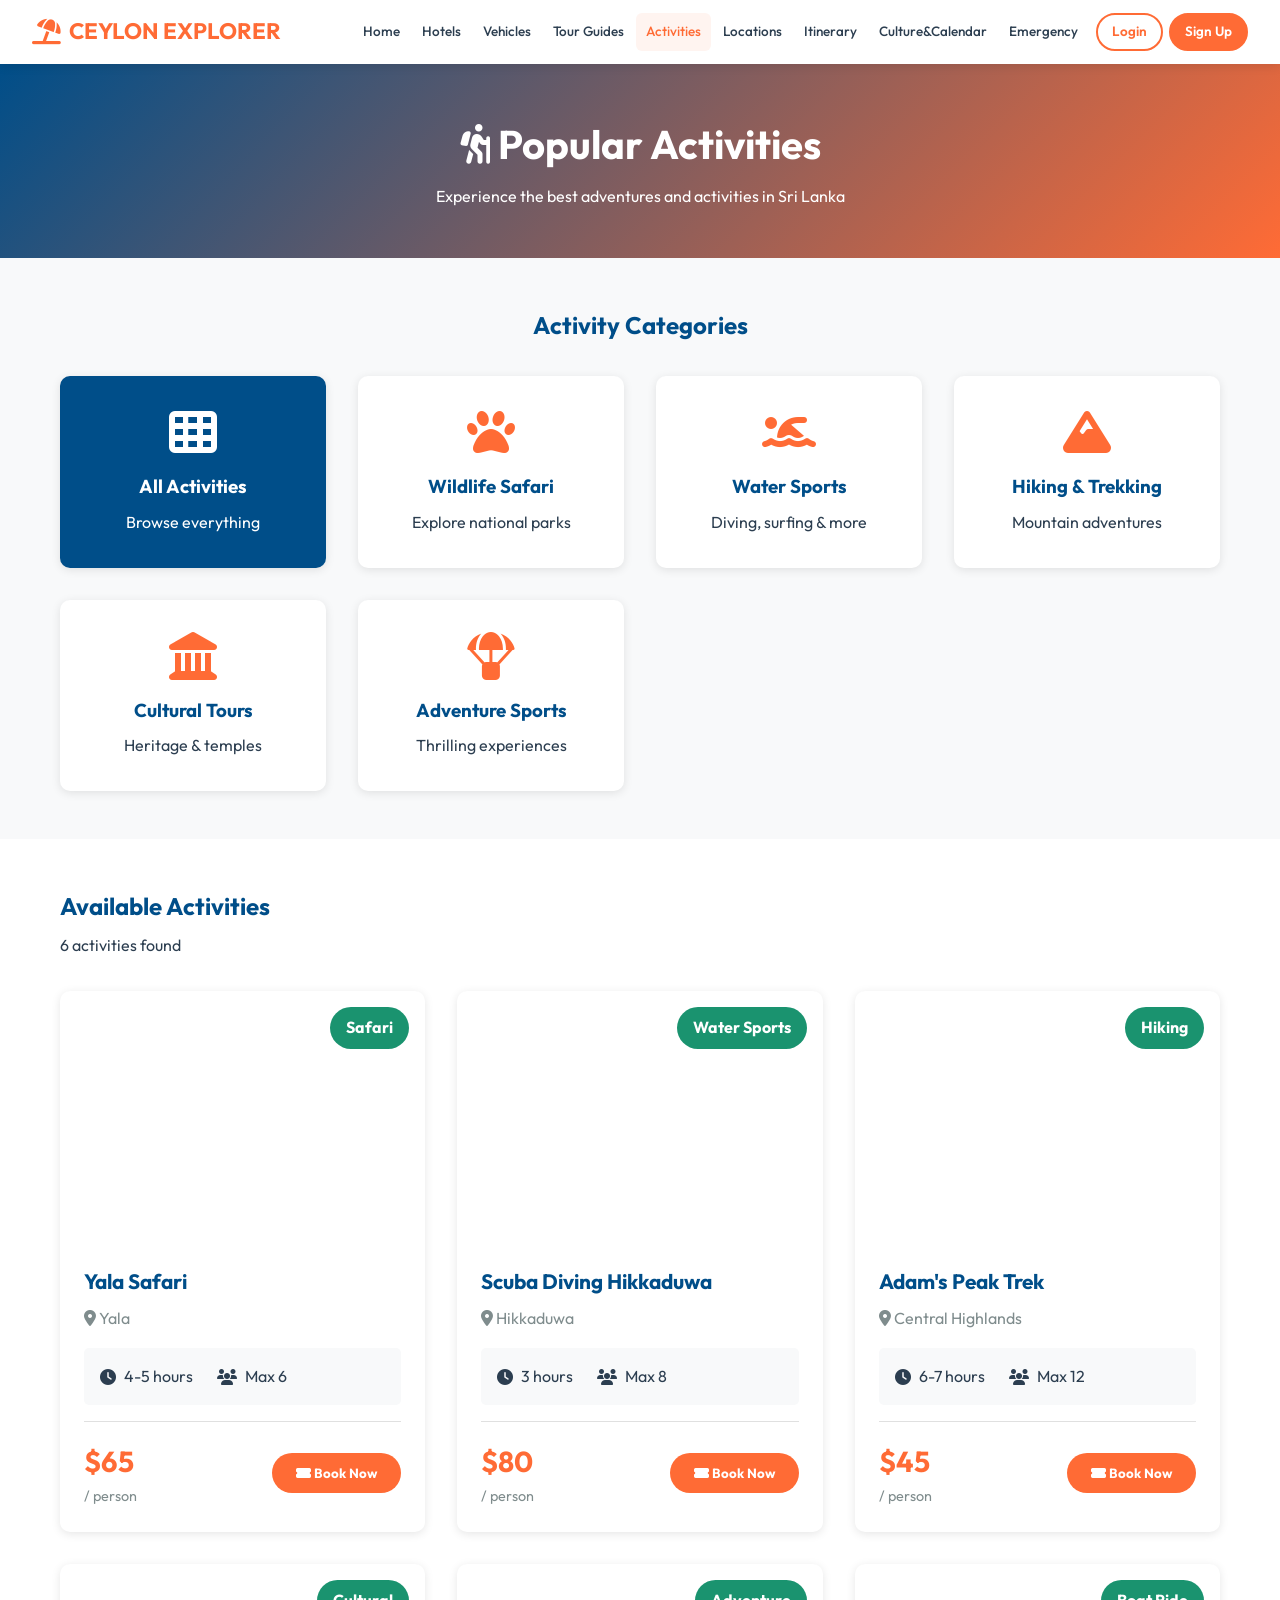
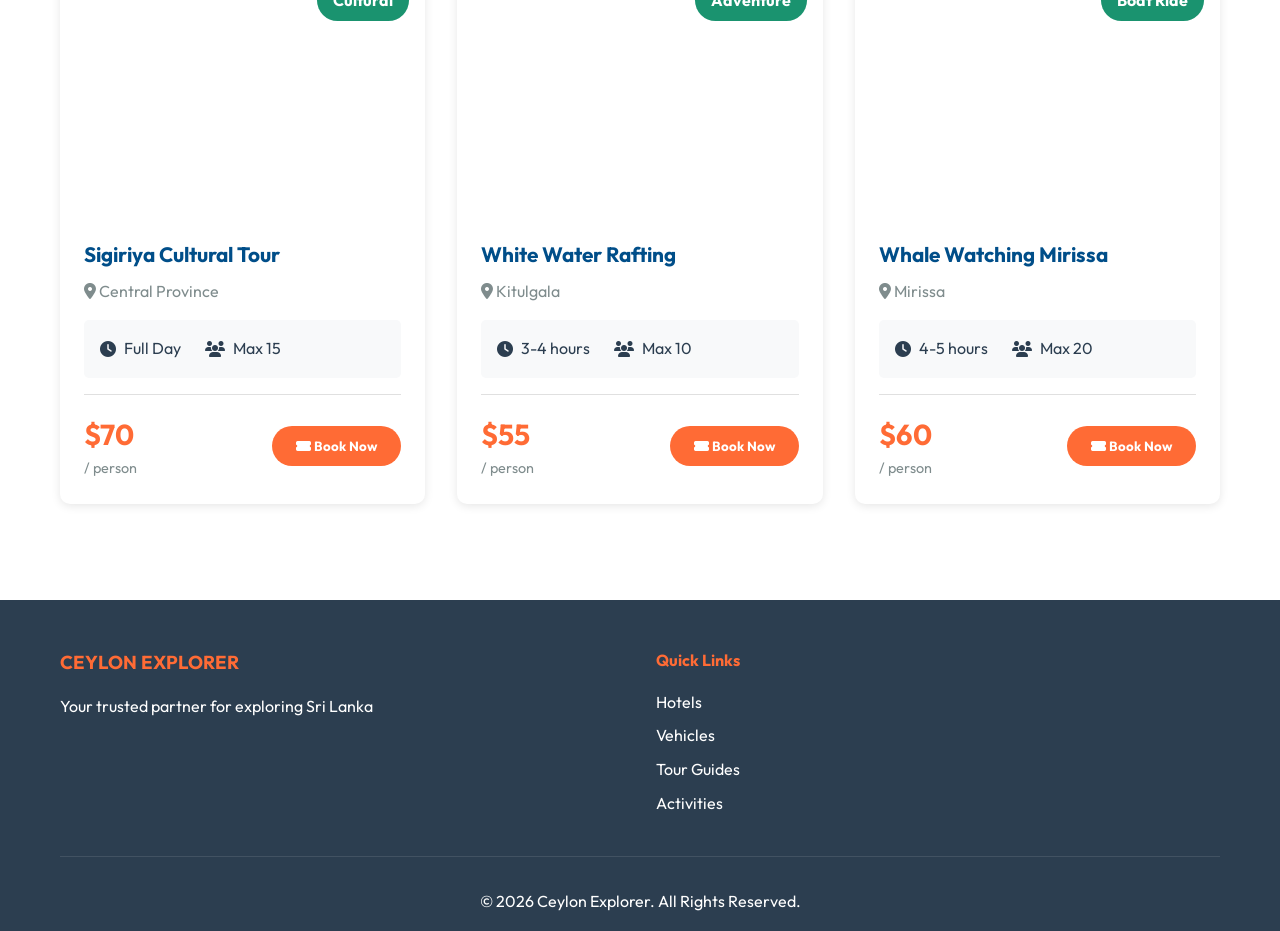
==== commit 74f2ac37: "The 4th update" ====
--- a/src/main/resources/static/activity-complete.html
+++ b/src/main/resources/static/activity-complete.html
@@ -543,127 +543,6 @@
             padding: 3rem;
             color: var(--text-light);
             font-size: 1.2rem;
-        }
-
-        /* Weather Calendar */
-        .weather-calendar-section {
-            background: #fff;
-            padding: 4rem 0;
-            border-bottom: 1px solid #eee;
-        }
-
-        .calendar-header {
-            text-align: center;
-            margin-bottom: 3rem;
-        }
-
-        .calendar-header h2 {
-            color: var(--secondary-color);
-            font-size: 2rem;
-            margin-bottom: 0.5rem;
-        }
-
-        .calendar-grid {
-            display: grid;
-            grid-template-columns: repeat(auto-fit, minmax(180px, 1fr));
-            gap: 1.5rem;
-        }
-
-        .month-card {
-            background: var(--bg-light);
-            border-radius: 12px;
-            padding: 1.5rem;
-            border: 1px solid #eee;
-            transition: all 0.3s ease;
-            position: relative;
-            overflow: hidden;
-        }
-
-        .month-card:hover {
-            transform: translateY(-5px);
-            border-color: var(--primary-color);
-            box-shadow: var(--shadow);
-        }
-
-        .month-card.is-current {
-            border: 2px solid var(--primary-color);
-            background: #fff;
-        }
-
-        .current-label {
-            position: absolute;
-            top: 0;
-            right: 0;
-            background: var(--primary-color);
-            color: white;
-            font-size: 0.7rem;
-            padding: 2px 8px;
-            border-bottom-left-radius: 8px;
-            font-weight: bold;
-        }
-
-        .month-name {
-            font-weight: 800;
-            font-size: 1.2rem;
-            color: var(--secondary-color);
-            margin-bottom: 1rem;
-            display: block;
-        }
-
-        .coast-weather {
-            display: flex;
-            flex-direction: column;
-            gap: 0.8rem;
-            margin-bottom: 1.2rem;
-        }
-
-        .coast-item {
-            display: flex;
-            justify-content: space-between;
-            align-items: center;
-            font-size: 0.85rem;
-        }
-
-        .coast-label {
-            color: var(--text-light);
-            font-weight: 500;
-        }
-
-        .weather-status {
-            font-size: 1.1rem;
-        }
-
-        .best-activity {
-            border-top: 1px dashed #ccc;
-            padding-top: 0.8rem;
-            font-size: 0.85rem;
-        }
-
-        .best-activity span {
-            display: block;
-            color: var(--primary-color);
-            font-weight: 700;
-            margin-bottom: 3px;
-        }
-
-        .best-activity p {
-            color: var(--text-dark);
-            line-height: 1.3;
-        }
-
-        .weather-legend {
-            display: flex;
-            justify-content: center;
-            gap: 2rem;
-            margin-top: 3rem;
-            font-size: 0.9rem;
-            color: var(--text-light);
-        }
-
-        .legend-item {
-            display: flex;
-            align-items: center;
-            gap: 8px;
         }
 
         /* Responsive */
@@ -710,7 +589,7 @@
             <li><a href="activity-complete.html" class="nav-link">Activities</a></li>
             <li><a href="touristlocation-complete.html" class="nav-link">Locations</a></li>
             <li><a href="itinerary.html" class="nav-link">Itinerary</a></li>
-            <li><a href="culture.html" class="nav-link">Culture&Calender</a></li>
+            <li><a href="culture.html" class="nav-link">Culture&Calendar</a></li>
             <li><a href="emergency-healthcare.html" class="nav-link">Emergency</a></li>
         </ul>
     </div>
@@ -763,26 +642,6 @@
     </div>
 </section>
 
-<!-- Weather Calendar Section -->
-<section class="weather-calendar-section">
-    <div class="container">
-        <div class="calendar-header">
-            <h2><i class="fas fa-calendar-alt"></i> Weather & Activity Planner</h2>
-            <p>Find the perfect month for your Sri Lankan adventure based on monsoon cycles.</p>
-        </div>
-        
-        <div class="calendar-grid" id="weatherCalendarGrid">
-            <!-- Calendar months will be generated here -->
-        </div>
-
-        <div class="weather-legend">
-            <div class="legend-item"><span class="weather-status">☀️</span> Best Weather (Dry)</div>
-            <div class="legend-item"><span class="weather-status">⛅</span> Mixed Weather</div>
-            <div class="legend-item"><span class="weather-status">🌧️</span> Monsoon (Rain)</div>
-        </div>
-    </div>
-</section>
-
 <!-- Activities Grid -->
 <section class="activities-section">
     <div class="container">
@@ -936,56 +795,10 @@
     const API_BASE_URL = 'http://localhost:8080/api';
     let currentCategory = 'all';
 
-    const WEATHER_DATA = [
-        { month: "January", west: "☀️", east: "🌧️", activity: "Whale Watching", desc: "Prime time for Mirissa whales and South Coast beaches." },
-        { month: "February", west: "☀️", east: "🌧️", activity: "Adam's Peak", desc: "Best conditions for the sacred mountain pilgrimage." },
-        { month: "March", west: "☀️", east: "⛅", activity: "Wildlife Safari", desc: "Excellent leopard sightings in Yala and Wilpattu." },
-        { month: "April", west: "☀️", east: "☀️", activity: "New Year Festival", desc: "Warmest month, great for cultural celebrations island-wide." },
-        { month: "May", west: "🌧️", east: "☀️", activity: "East Coast Diving", desc: "Crystal clear waters begin in Trincomalee." },
-        { month: "June", west: "🌧️", east: "☀️", activity: "Arugam Bay Surf", desc: "World-class surfing waves hit the East Coast." },
-        { month: "July", west: "🌧️", east: "☀️", activity: "Esala Perahera", desc: "Grand cultural processions in Kandy." },
-        { month: "August", west: "🌧️", east: "☀️", activity: "Cultural Triangle", desc: "Dry and sunny in Sigiriya and Anuradhapura." },
-        { month: "September", west: "🌧️", east: "☀️", activity: "The Gathering", desc: "Witness hundreds of elephants in Minneriya." },
-        { month: "October", west: "🌧️", icon: "🌧️", east: "🌧️", activity: "Museum Tours", desc: "Rainy month; perfect for exploring Colombo's indoor charm." },
-        { month: "November", west: "⛅", east: "🌧️", activity: "Tea Country", desc: "Lush green tea plantations after the rains." },
-        { month: "December", west: "☀️", east: "🌧️", activity: "Peak Season", desc: "Beach parties and festive vibes in the South." }
-    ];
-
     document.addEventListener('DOMContentLoaded', function() {
-        renderWeatherCalendar();
         loadActivities();
         setupDateLimits();
     });
-
-    function renderWeatherCalendar() {
-        const grid = document.getElementById('weatherCalendarGrid');
-        const currentMonthIdx = new Date().getMonth();
-
-        grid.innerHTML = WEATHER_DATA.map((data, index) => {
-            const isCurrent = index === currentMonthIdx;
-            return `
-                <div class="month-card ${isCurrent ? 'is-current' : ''}">
-                    ${isCurrent ? '<span class="current-label">CURRENT</span>' : ''}
-                    <span class="month-name">${data.month}</span>
-                    <div class="coast-weather">
-                        <div class="coast-item">
-                            <span class="coast-label">West & South</span>
-                            <span class="weather-status">${data.west}</span>
-                        </div>
-                        <div class="coast-item">
-                            <span class="coast-label">East & North</span>
-                            <span class="weather-status">${data.east}</span>
-                        </div>
-                    </div>
-                    <div class="best-activity">
-                        <span>TOP PICK:</span>
-                        <p><strong>${data.activity}</strong></p>
-                        <p style="font-size: 0.75rem; margin-top: 5px;">${data.desc}</p>
-                    </div>
-                </div>
-            `;
-        }).join('');
-    }
 
     function setupDateLimits() {
         const today = new Date().toISOString().split('T')[0];
@@ -1329,4 +1142,4 @@
 <script src="ceylon-data.js"></script>
 <script src="ceylon-loader.js"></script>
 </body>
-</html>
+</html>
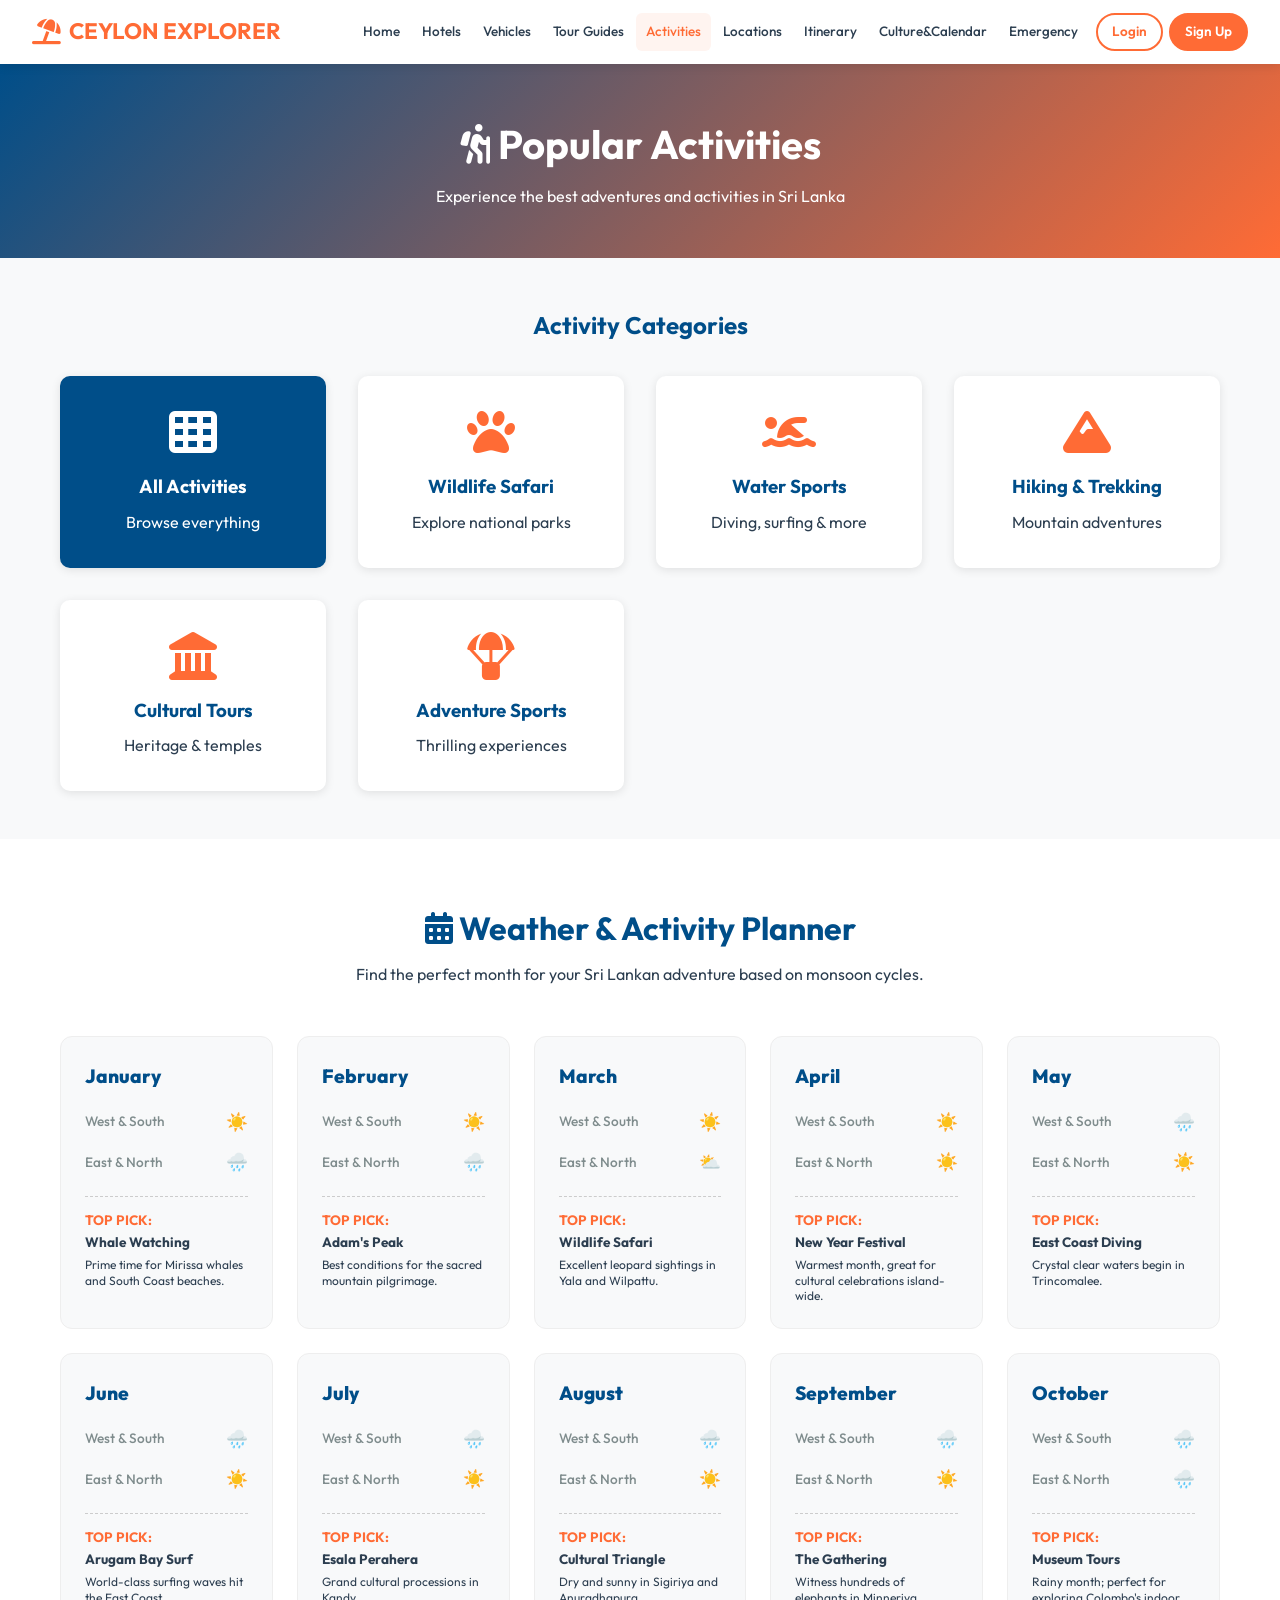
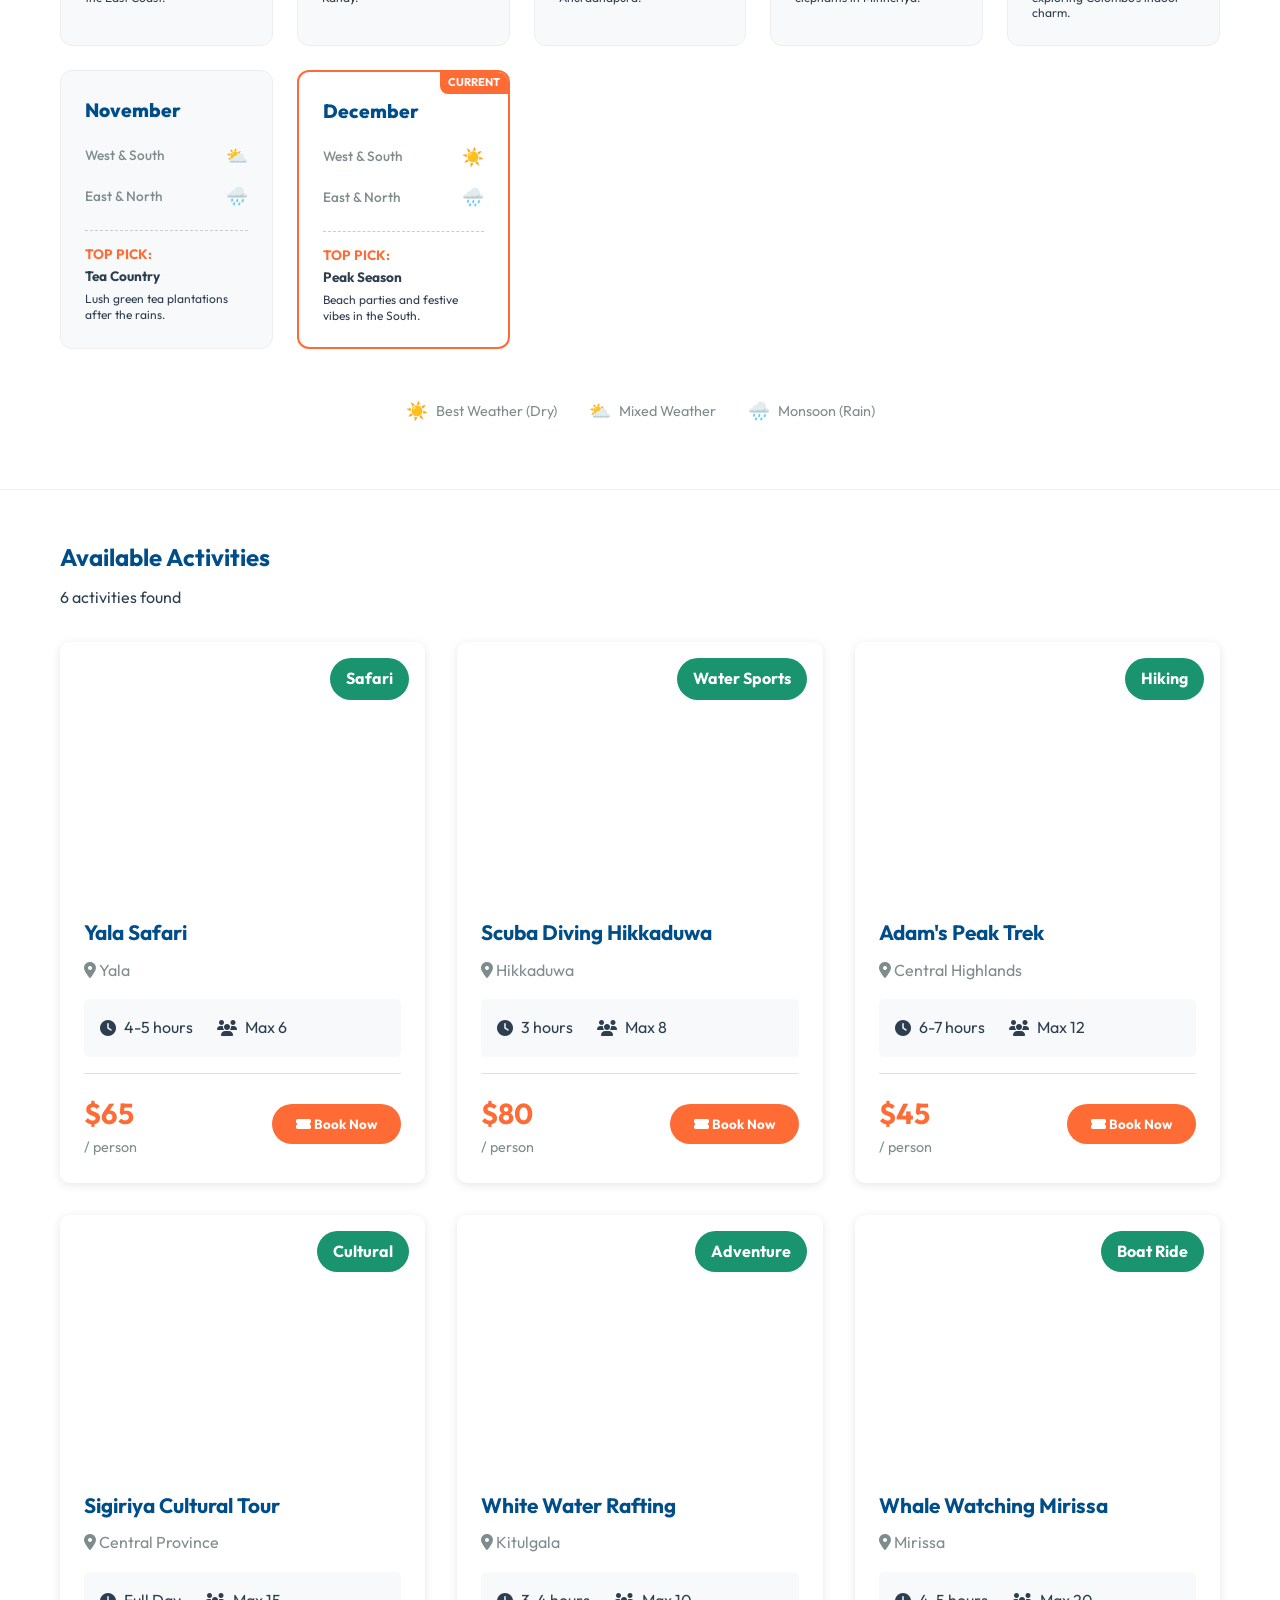
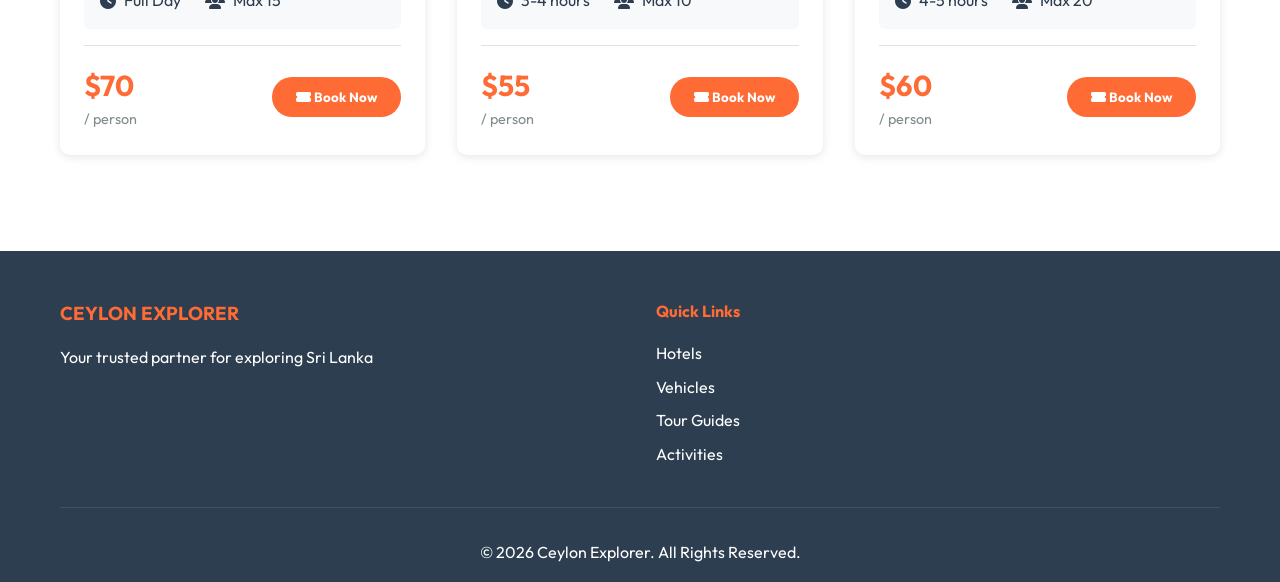
==== commit f3169e51: "Merge 2d5d01328e9972118a9a21e359f952b2138f2293 into 1570317df6ddb00fb2b2f2cbfb93408021e2b0f5" ====
--- a/src/main/resources/static/activity-complete.html
+++ b/src/main/resources/static/activity-complete.html
@@ -543,6 +543,127 @@
             padding: 3rem;
             color: var(--text-light);
             font-size: 1.2rem;
+        }
+
+        /* Weather Calendar */
+        .weather-calendar-section {
+            background: #fff;
+            padding: 4rem 0;
+            border-bottom: 1px solid #eee;
+        }
+
+        .calendar-header {
+            text-align: center;
+            margin-bottom: 3rem;
+        }
+
+        .calendar-header h2 {
+            color: var(--secondary-color);
+            font-size: 2rem;
+            margin-bottom: 0.5rem;
+        }
+
+        .calendar-grid {
+            display: grid;
+            grid-template-columns: repeat(auto-fit, minmax(180px, 1fr));
+            gap: 1.5rem;
+        }
+
+        .month-card {
+            background: var(--bg-light);
+            border-radius: 12px;
+            padding: 1.5rem;
+            border: 1px solid #eee;
+            transition: all 0.3s ease;
+            position: relative;
+            overflow: hidden;
+        }
+
+        .month-card:hover {
+            transform: translateY(-5px);
+            border-color: var(--primary-color);
+            box-shadow: var(--shadow);
+        }
+
+        .month-card.is-current {
+            border: 2px solid var(--primary-color);
+            background: #fff;
+        }
+
+        .current-label {
+            position: absolute;
+            top: 0;
+            right: 0;
+            background: var(--primary-color);
+            color: white;
+            font-size: 0.7rem;
+            padding: 2px 8px;
+            border-bottom-left-radius: 8px;
+            font-weight: bold;
+        }
+
+        .month-name {
+            font-weight: 800;
+            font-size: 1.2rem;
+            color: var(--secondary-color);
+            margin-bottom: 1rem;
+            display: block;
+        }
+
+        .coast-weather {
+            display: flex;
+            flex-direction: column;
+            gap: 0.8rem;
+            margin-bottom: 1.2rem;
+        }
+
+        .coast-item {
+            display: flex;
+            justify-content: space-between;
+            align-items: center;
+            font-size: 0.85rem;
+        }
+
+        .coast-label {
+            color: var(--text-light);
+            font-weight: 500;
+        }
+
+        .weather-status {
+            font-size: 1.1rem;
+        }
+
+        .best-activity {
+            border-top: 1px dashed #ccc;
+            padding-top: 0.8rem;
+            font-size: 0.85rem;
+        }
+
+        .best-activity span {
+            display: block;
+            color: var(--primary-color);
+            font-weight: 700;
+            margin-bottom: 3px;
+        }
+
+        .best-activity p {
+            color: var(--text-dark);
+            line-height: 1.3;
+        }
+
+        .weather-legend {
+            display: flex;
+            justify-content: center;
+            gap: 2rem;
+            margin-top: 3rem;
+            font-size: 0.9rem;
+            color: var(--text-light);
+        }
+
+        .legend-item {
+            display: flex;
+            align-items: center;
+            gap: 8px;
         }
 
         /* Responsive */
@@ -589,7 +710,7 @@
             <li><a href="activity-complete.html" class="nav-link">Activities</a></li>
             <li><a href="touristlocation-complete.html" class="nav-link">Locations</a></li>
             <li><a href="itinerary.html" class="nav-link">Itinerary</a></li>
-            <li><a href="culture.html" class="nav-link">Culture&Calendar</a></li>
+            <li><a href="culture.html" class="nav-link">Culture&Calender</a></li>
             <li><a href="emergency-healthcare.html" class="nav-link">Emergency</a></li>
         </ul>
     </div>
@@ -642,6 +763,26 @@
     </div>
 </section>
 
+<!-- Weather Calendar Section -->
+<section class="weather-calendar-section">
+    <div class="container">
+        <div class="calendar-header">
+            <h2><i class="fas fa-calendar-alt"></i> Weather & Activity Planner</h2>
+            <p>Find the perfect month for your Sri Lankan adventure based on monsoon cycles.</p>
+        </div>
+        
+        <div class="calendar-grid" id="weatherCalendarGrid">
+            <!-- Calendar months will be generated here -->
+        </div>
+
+        <div class="weather-legend">
+            <div class="legend-item"><span class="weather-status">☀️</span> Best Weather (Dry)</div>
+            <div class="legend-item"><span class="weather-status">⛅</span> Mixed Weather</div>
+            <div class="legend-item"><span class="weather-status">🌧️</span> Monsoon (Rain)</div>
+        </div>
+    </div>
+</section>
+
 <!-- Activities Grid -->
 <section class="activities-section">
     <div class="container">
@@ -662,17 +803,43 @@
         <div class="booking-container">
             <!-- Activity Details -->
             <div class="booking-left">
-                <h2 id="modalActivityName">Activity Name</h2>
+                <div style="display:flex; justify-content:space-between; align-items:center; margin-bottom:1rem;">
+                    <h2 id="modalActivityName" style="margin:0;">Activity Name</h2>
+                    <button type="button" id="btnVrPreview" style="display:none; background:var(--primary-color); color:white; border:none; padding:8px 12px; border-radius:20px; cursor:pointer; font-weight:bold; font-size:0.8rem;"><i class="fas fa-vr-cardboard"></i> 360° Preview</button>
+                </div>
                 <img id="modalActivityImage" src="" alt="Activity">
-                <div class="activity-info">
-                    <p><i class="fas fa-map-marker-alt"></i> Location: <span id="modalLocation"></span></p>
-                    <p><i class="fas fa-clock"></i> Duration: <span id="modalDuration"></span></p>
-                    <p><i class="fas fa-users"></i> Max Participants: <span id="modalMaxParticipants"></span></p>
-                    <p class="price-tag">$<span id="modalPrice"></span> / person</p>
+                
+                <div id="vrVideoContainer" style="display:none; margin-bottom:1.5rem; width:100%; height:250px; background:#000; border-radius:10px; overflow:hidden;"></div>
+
+                <div class="activity-info" style="display:grid; grid-template-columns:1fr 1fr; gap:10px; background:var(--bg-light); padding:15px; border-radius:10px;">
+                    <p style="margin:0;"><i class="fas fa-map-marker-alt" style="color:var(--primary-color);"></i> <span id="modalLocation"></span></p>
+                    <p style="margin:0;"><i class="fas fa-clock" style="color:var(--primary-color);"></i> <span id="modalDuration"></span></p>
+                    <p style="margin:0;"><i class="fas fa-users" style="color:var(--primary-color);"></i> Max: <span id="modalMaxParticipants"></span></p>
+                    <p style="margin:0;"><i class="fas fa-ticket-alt" style="color:var(--primary-color);"></i> Slots: <span id="modalAvailableSlots">Unlimited</span></p>
                 </div>
+                
+                <div id="ecoStatsContainer" style="display:none; margin-top:15px; padding:12px; background:#e8f8f5; border-radius:8px; border:1px solid #a3e4d7;">
+                    <h4 style="color:var(--accent-color); margin-bottom:5px; font-size:0.9rem;"><i class="fas fa-leaf"></i> Sustainability Impact</h4>
+                    <p style="margin:0; font-size:0.85rem;" id="modalEcoDetails"></p>
+                </div>
+
+                <p class="price-tag" style="margin-top:1.5rem;">$<span id="modalPrice"></span> / person</p>
+                
+                <div id="travelBuddyContainer" style="display:none; margin:1rem 0; padding:15px; background:linear-gradient(to right, #fdf2e9, #fff); border-left:4px solid var(--primary-color); border-radius:4px;">
+                    <h4 style="color:var(--primary-color); margin-bottom:5px; font-size:1rem;"><i class="fas fa-user-friends"></i> Solo Traveler?</h4>
+                    <p style="font-size:0.9rem; margin-bottom:10px;">This is a group activity! You can connect with other solo travelers to share the experience.</p>
+                    <button type="button" style="background:var(--secondary-color); color:white; border:none; padding:6px 12px; border-radius:4px; cursor:pointer; font-size:0.8rem;"><i class="fas fa-search"></i> Find a Travel Buddy</button>
+                </div>
+
                 <div class="included-list" id="modalIncluded">
                     <!-- Included items will be loaded -->
                 </div>
+                
+                <div id="audioGuideContainer" style="display:none; margin:1rem 0; padding:12px; background:#eaf2f8; border-radius:8px; border:1px solid #d4e6f1;">
+                    <h4 style="color:var(--secondary-color); margin-bottom:5px; font-size:0.9rem;"><i class="fas fa-headphones"></i> Geo-fenced Audio Guide Included</h4>
+                    <p style="margin:0; font-size:0.85rem;">Unlocks automatically when you reach the GPS coordinates.</p>
+                </div>
+
                 <div style="margin-top: 1.5rem; line-height: 1.6; color: var(--text-dark);" id="modalDescription"></div>
             </div>
 
@@ -795,10 +962,56 @@
     const API_BASE_URL = 'http://localhost:8080/api';
     let currentCategory = 'all';
 
+    const WEATHER_DATA = [
+        { month: "January", west: "☀️", east: "🌧️", activity: "Whale Watching", desc: "Prime time for Mirissa whales and South Coast beaches." },
+        { month: "February", west: "☀️", east: "🌧️", activity: "Adam's Peak", desc: "Best conditions for the sacred mountain pilgrimage." },
+        { month: "March", west: "☀️", east: "⛅", activity: "Wildlife Safari", desc: "Excellent leopard sightings in Yala and Wilpattu." },
+        { month: "April", west: "☀️", east: "☀️", activity: "New Year Festival", desc: "Warmest month, great for cultural celebrations island-wide." },
+        { month: "May", west: "🌧️", east: "☀️", activity: "East Coast Diving", desc: "Crystal clear waters begin in Trincomalee." },
+        { month: "June", west: "🌧️", east: "☀️", activity: "Arugam Bay Surf", desc: "World-class surfing waves hit the East Coast." },
+        { month: "July", west: "🌧️", east: "☀️", activity: "Esala Perahera", desc: "Grand cultural processions in Kandy." },
+        { month: "August", west: "🌧️", east: "☀️", activity: "Cultural Triangle", desc: "Dry and sunny in Sigiriya and Anuradhapura." },
+        { month: "September", west: "🌧️", east: "☀️", activity: "The Gathering", desc: "Witness hundreds of elephants in Minneriya." },
+        { month: "October", west: "🌧️", icon: "🌧️", east: "🌧️", activity: "Museum Tours", desc: "Rainy month; perfect for exploring Colombo's indoor charm." },
+        { month: "November", west: "⛅", east: "🌧️", activity: "Tea Country", desc: "Lush green tea plantations after the rains." },
+        { month: "December", west: "☀️", east: "🌧️", activity: "Peak Season", desc: "Beach parties and festive vibes in the South." }
+    ];
+
     document.addEventListener('DOMContentLoaded', function() {
+        renderWeatherCalendar();
         loadActivities();
         setupDateLimits();
     });
+
+    function renderWeatherCalendar() {
+        const grid = document.getElementById('weatherCalendarGrid');
+        const currentMonthIdx = new Date().getMonth();
+
+        grid.innerHTML = WEATHER_DATA.map((data, index) => {
+            const isCurrent = index === currentMonthIdx;
+            return `
+                <div class="month-card ${isCurrent ? 'is-current' : ''}">
+                    ${isCurrent ? '<span class="current-label">CURRENT</span>' : ''}
+                    <span class="month-name">${data.month}</span>
+                    <div class="coast-weather">
+                        <div class="coast-item">
+                            <span class="coast-label">West & South</span>
+                            <span class="weather-status">${data.west}</span>
+                        </div>
+                        <div class="coast-item">
+                            <span class="coast-label">East & North</span>
+                            <span class="weather-status">${data.east}</span>
+                        </div>
+                    </div>
+                    <div class="best-activity">
+                        <span>TOP PICK:</span>
+                        <p><strong>${data.activity}</strong></p>
+                        <p style="font-size: 0.75rem; margin-top: 5px;">${data.desc}</p>
+                    </div>
+                </div>
+            `;
+        }).join('');
+    }
 
     function setupDateLimits() {
         const today = new Date().toISOString().split('T')[0];
@@ -875,28 +1088,53 @@
         const card = document.createElement('div');
         card.className = 'activity-card';
         card.onclick = function() { openBookingModal(activity); };
+        
+        let tagsHtml = '';
+        if (activity.tags) {
+            tagsHtml = `<div style="padding: 0 1.5rem; margin-top:-0.5rem; margin-bottom:0.5rem; display:flex; gap:5px; flex-wrap:wrap;">
+                ${activity.tags.split(',').map(tag => `<span style="font-size:0.7rem; background:var(--bg-light); color:var(--text-dark); padding:2px 8px; border-radius:12px; border:1px solid #ddd;">#${tag.trim()}</span>`).join('')}
+            </div>`;
+        }
+        
+        let dynamicPrice = activity.pricePerPerson || activity.price || 0;
+        let originalPriceHtml = '';
+        if (activity.discountPercentage && activity.discountPercentage > 0) {
+            let originalPrice = dynamicPrice / (1 - (activity.discountPercentage / 100));
+            originalPriceHtml = `<span style="text-decoration:line-through; color:var(--text-light); font-size:1rem; margin-right:5px;">$${originalPrice.toFixed(0)}</span>`;
+        }
+        
+        let difficultyBadge = '';
+        if (activity.difficultyLevel) {
+            let diffColor = activity.difficultyLevel === 'Beginner' ? 'var(--success)' : (activity.difficultyLevel === 'Intermediate' ? 'var(--warning)' : 'var(--danger)');
+            difficultyBadge = `<span style="position:absolute; top:1rem; left:1rem; background:${diffColor}; color:var(--white); padding:0.3rem 0.8rem; border-radius:25px; font-weight:bold; font-size:0.8rem; box-shadow:0 2px 5px rgba(0,0,0,0.2);"><i class="fas fa-layer-group"></i> ${activity.difficultyLevel}</span>`;
+        }
 
         card.innerHTML = `
                 <div class="activity-image" style="background-image: url('${activity.imageUrl || 'https://images.unsplash.com/photo-1501594907352-04cda38ebc29?w=400'}')">
-                    <span class="activity-badge">${formatCategory(activity.type)}</span>
+                    ${difficultyBadge}
+                    <span class="activity-badge">${formatCategory(activity.category || activity.type)}</span>
                 </div>
                 <div class="activity-content">
-                    <h3>${activity.name}</h3>
+                    <h3 style="display:flex; justify-content:space-between; align-items:flex-start;">
+                        ${activity.name}
+                        ${activity.carbonFootprint ? `<span style="color:var(--accent-color); font-size:0.8rem; background:#e8f8f5; padding:3px 8px; border-radius:12px;" title="Eco-Friendly"><i class="fas fa-leaf"></i> Eco</span>` : ''}
+                    </h3>
                     <p class="activity-location"><i class="fas fa-map-marker-alt"></i> ${activity.location}</p>
+                    ${tagsHtml}
                     <div class="activity-details">
                         <div class="detail-item">
                             <i class="fas fa-clock"></i>
                             <span>${activity.duration}</span>
                         </div>
                         <div class="detail-item">
-                            <i class="fas fa-users"></i>
-                            <span>Max ${activity.maxParticipants}</span>
+                            <i class="fas fa-users" style="${activity.currentCrowdLevel === 'High' ? 'color:var(--danger)' : ''}"></i>
+                            <span>Crowd: ${activity.currentCrowdLevel || 'Low'}</span>
                         </div>
                     </div>
                     <div class="activity-footer">
                         <div class="activity-price">
-                            <span class="price-value">$${activity.pricePerPerson}</span>
-                            <span class="price-unit">/ person</span>
+                            <div>${originalPriceHtml}<span class="price-value">$${dynamicPrice}</span></div>
+                            <span class="price-unit" style="display:flex; align-items:center; gap:5px;">/ person ${activity.rewardPoints ? `<span style="color:var(--warning); font-size:0.8rem; font-weight:bold;"><i class="fas fa-star"></i> ${activity.rewardPoints} Pts</span>` : ''}</span>
                         </div>
                         <button class="btn-book-activity" onclick="event.stopPropagation(); openBookingModal(${JSON.stringify(activity).replace(/"/g, '&quot;')})">
                             <i class="fas fa-ticket-alt"></i> Book Now
@@ -911,6 +1149,8 @@
         return type.replace(/_/g, ' ');
     }
 
+    let currentBasePrice = 0;
+    
     function openBookingModal(activity) {
         const modal = document.getElementById('bookingModal');
 
@@ -920,8 +1160,52 @@
         document.getElementById('modalLocation').textContent = activity.location;
         document.getElementById('modalDuration').textContent = activity.duration;
         document.getElementById('modalMaxParticipants').textContent = activity.maxParticipants;
-        document.getElementById('modalPrice').textContent = activity.pricePerPerson;
+        
+        document.getElementById('modalAvailableSlots').textContent = activity.availableSlots || 'Unlimited';
+        
+        currentBasePrice = activity.pricePerPerson || activity.price || 0;
+        document.getElementById('modalPrice').textContent = currentBasePrice;
         document.getElementById('modalDescription').textContent = activity.description || 'Join us for an unforgettable experience exploring the beauty and adventure of Sri Lanka.';
+
+        // VR Preview
+        const btnVr = document.getElementById('btnVrPreview');
+        const vrContainer = document.getElementById('vrVideoContainer');
+        const imgEl = document.getElementById('modalActivityImage');
+        if (activity.vrVideoUrl) {
+            btnVr.style.display = 'block';
+            vrContainer.style.display = 'none';
+            vrContainer.innerHTML = ''; // reset
+            btnVr.onclick = () => {
+                let embedUrl = activity.vrVideoUrl;
+                if(embedUrl.includes('watch?v=')) embedUrl = embedUrl.replace('watch?v=', 'embed/');
+                vrContainer.innerHTML = `<iframe width="100%" height="100%" src="${embedUrl}" frameborder="0" allow="accelerometer; autoplay; clipboard-write; encrypted-media; gyroscope; picture-in-picture" allowfullscreen></iframe>`;
+                imgEl.style.display = 'none';
+                vrContainer.style.display = 'block';
+                btnVr.style.display = 'none';
+            };
+        } else {
+            btnVr.style.display = 'none';
+            vrContainer.style.display = 'none';
+            imgEl.style.display = 'block';
+        }
+
+        // Eco Stats
+        const ecoContainer = document.getElementById('ecoStatsContainer');
+        if (activity.carbonFootprint > 0 || activity.communityContributionPercentage > 0) {
+            ecoContainer.style.display = 'block';
+            let txt = '';
+            if(activity.carbonFootprint) txt += `Estimated Footprint: <strong>${activity.carbonFootprint} kg CO2</strong>. `;
+            if(activity.communityContributionPercentage) txt += `<strong>${activity.communityContributionPercentage}%</strong> of your booking goes directly to the local community.`;
+            document.getElementById('modalEcoDetails').innerHTML = txt;
+        } else {
+            ecoContainer.style.display = 'none';
+        }
+
+        // Travel Buddy
+        document.getElementById('travelBuddyContainer').style.display = activity.isGroupActivity ? 'block' : 'none';
+
+        // Audio Guide
+        document.getElementById('audioGuideContainer').style.display = activity.audioGuideUrl ? 'block' : 'none';
 
         // Set included items
         const includedDiv = document.getElementById('modalIncluded');
@@ -932,7 +1216,37 @@
             includedDiv.innerHTML = '<h4>What\'s Included</h4><span class="included-item"><i class="fas fa-check-circle"></i> Professional Guide</span><span class="included-item"><i class="fas fa-check-circle"></i> Equipment</span><span class="included-item"><i class="fas fa-check-circle"></i> Transportation</span>';
         }
 
-        document.getElementById('summaryPricePerPerson').textContent = activity.pricePerPerson;
+        // Smart Add-ons UI Generation
+        const addonsContainer = document.getElementById('dynamicAddonsContainer');
+        if (!addonsContainer) {
+            const requirementsDiv = document.getElementById('specialRequirements').parentNode;
+            const newDiv = document.createElement('div');
+            newDiv.id = 'dynamicAddonsContainer';
+            requirementsDiv.parentNode.insertBefore(newDiv, requirementsDiv.nextSibling);
+        }
+        
+        let addonsHtml = '';
+        if (activity.availableAddons) {
+            addonsHtml = `<div class="form-group" style="background:var(--bg-light); padding:15px; border-radius:8px;">
+                <label style="color:var(--secondary-color); margin-bottom:10px;"><i class="fas fa-plus-circle"></i> Smart Add-ons</label>`;
+            
+            activity.availableAddons.split(',').forEach((addon, idx) => {
+                const parts = addon.split(':');
+                if(parts.length === 2) {
+                    const name = parts[0].trim();
+                    const price = parseFloat(parts[1].trim());
+                    addonsHtml += `
+                    <label style="display:flex; justify-content:space-between; align-items:center; background:#fff; padding:10px; border-radius:5px; margin-bottom:8px; border:1px solid #ddd; cursor:pointer; font-weight:normal;">
+                        <span><input type="checkbox" class="addon-checkbox" value="${price}" onchange="calculatePrice()" style="width:auto; margin-right:10px;"> ${name}</span>
+                        <span style="font-weight:bold; color:var(--primary-color);">+$${price}</span>
+                    </label>`;
+                }
+            });
+            addonsHtml += `</div>`;
+        }
+        document.getElementById('dynamicAddonsContainer').innerHTML = addonsHtml;
+
+        document.getElementById('summaryPricePerPerson').textContent = currentBasePrice;
 
         calculatePrice();
         modal.scrollTop = 0;
@@ -944,15 +1258,44 @@
     }
 
     function calculatePrice() {
-        const pricePerPerson = parseFloat(document.getElementById('modalPrice').textContent);
-        const participants = parseInt(document.getElementById('numberOfParticipants').value);
-
-        const subtotal = pricePerPerson * participants;
+        const pricePerPerson = currentBasePrice;
+        const participants = parseInt(document.getElementById('numberOfParticipants').value) || 1;
+
+        let subtotal = pricePerPerson * participants;
+        
+        // Add Add-ons
+        let addonsTotal = 0;
+        document.querySelectorAll('.addon-checkbox:checked').forEach(cb => {
+            addonsTotal += parseFloat(cb.value);
+        });
+        
+        subtotal += addonsTotal;
+
         const serviceCharge = subtotal * 0.10;
         const total = subtotal + serviceCharge;
 
         document.getElementById('summaryParticipants').textContent = participants;
         document.getElementById('summaryServiceCharge').textContent = serviceCharge.toFixed(2);
+        
+        let addonSummaryHtml = '';
+        if (addonsTotal > 0) {
+            addonSummaryHtml = `<div class="price-row addon-row" style="color:var(--primary-color); font-size:0.9rem;">
+                <span>Smart Add-ons:</span>
+                <span>+$${addonsTotal.toFixed(2)}</span>
+            </div>`;
+        }
+        
+        // Inject addon summary
+        const summaryTotalEl = document.querySelector('.price-row.total');
+        const existingAddonEl = document.querySelector('.price-row.addon-row');
+        if (existingAddonEl) existingAddonEl.remove();
+        
+        if (addonSummaryHtml) {
+            const div = document.createElement('div');
+            div.innerHTML = addonSummaryHtml;
+            summaryTotalEl.parentNode.insertBefore(div.firstElementChild, summaryTotalEl);
+        }
+
         document.getElementById('summaryTotal').textContent = total.toFixed(2);
         document.getElementById('finalTotal').textContent = total.toFixed(2);
     }
@@ -1142,4 +1485,4 @@
 <script src="ceylon-data.js"></script>
 <script src="ceylon-loader.js"></script>
 </body>
-</html>+</html>
